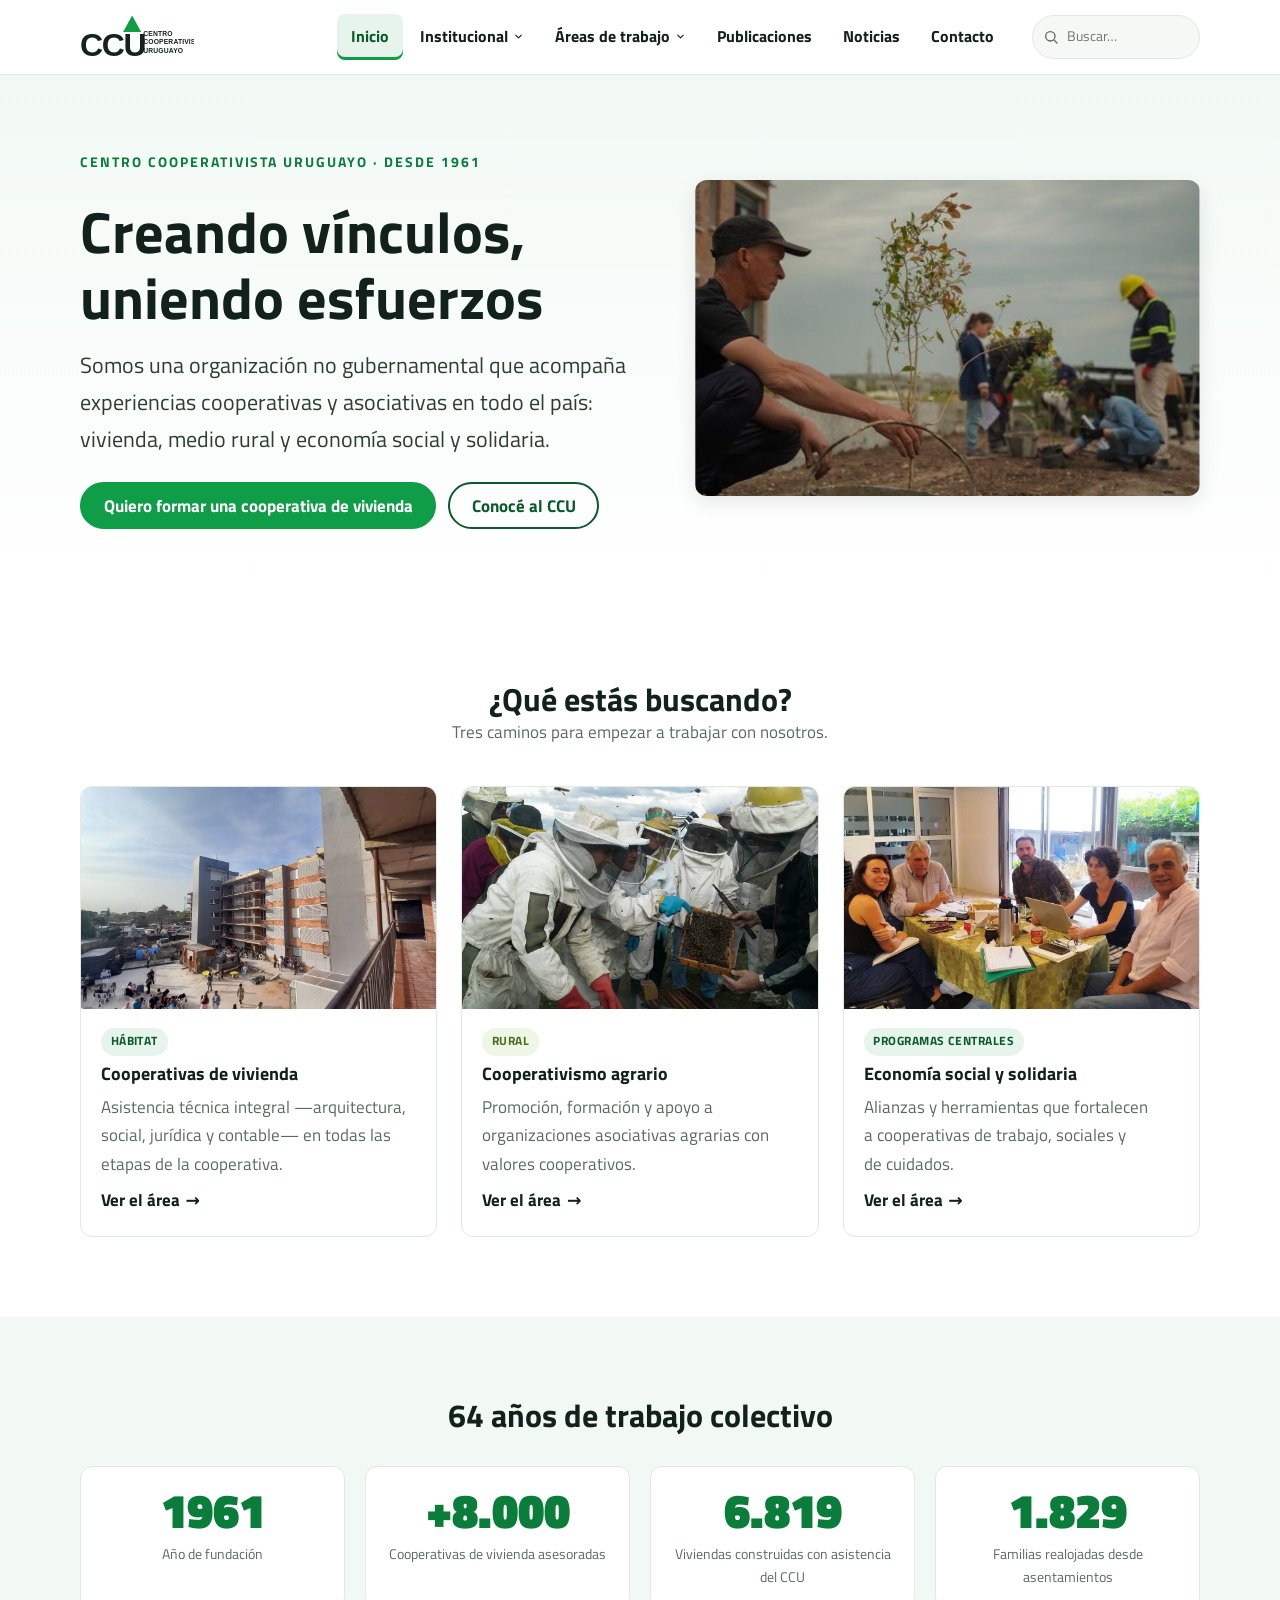
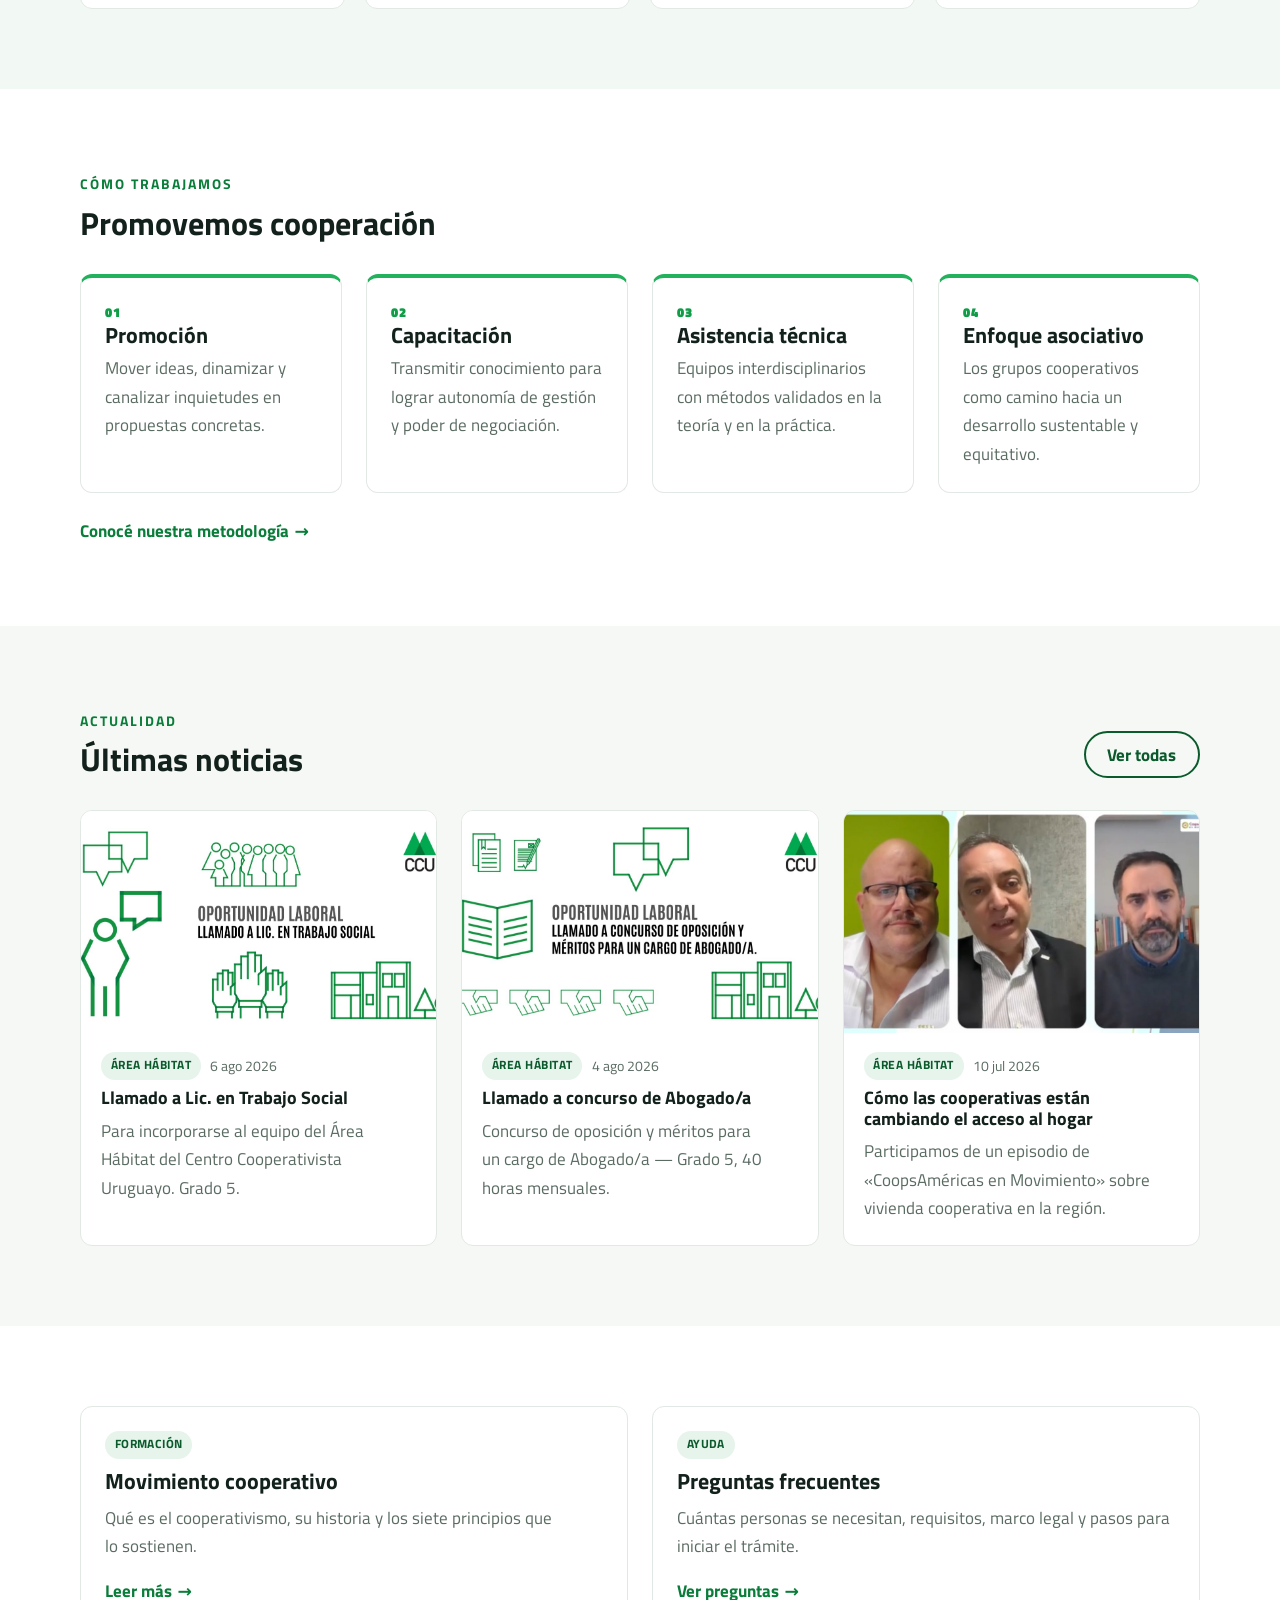
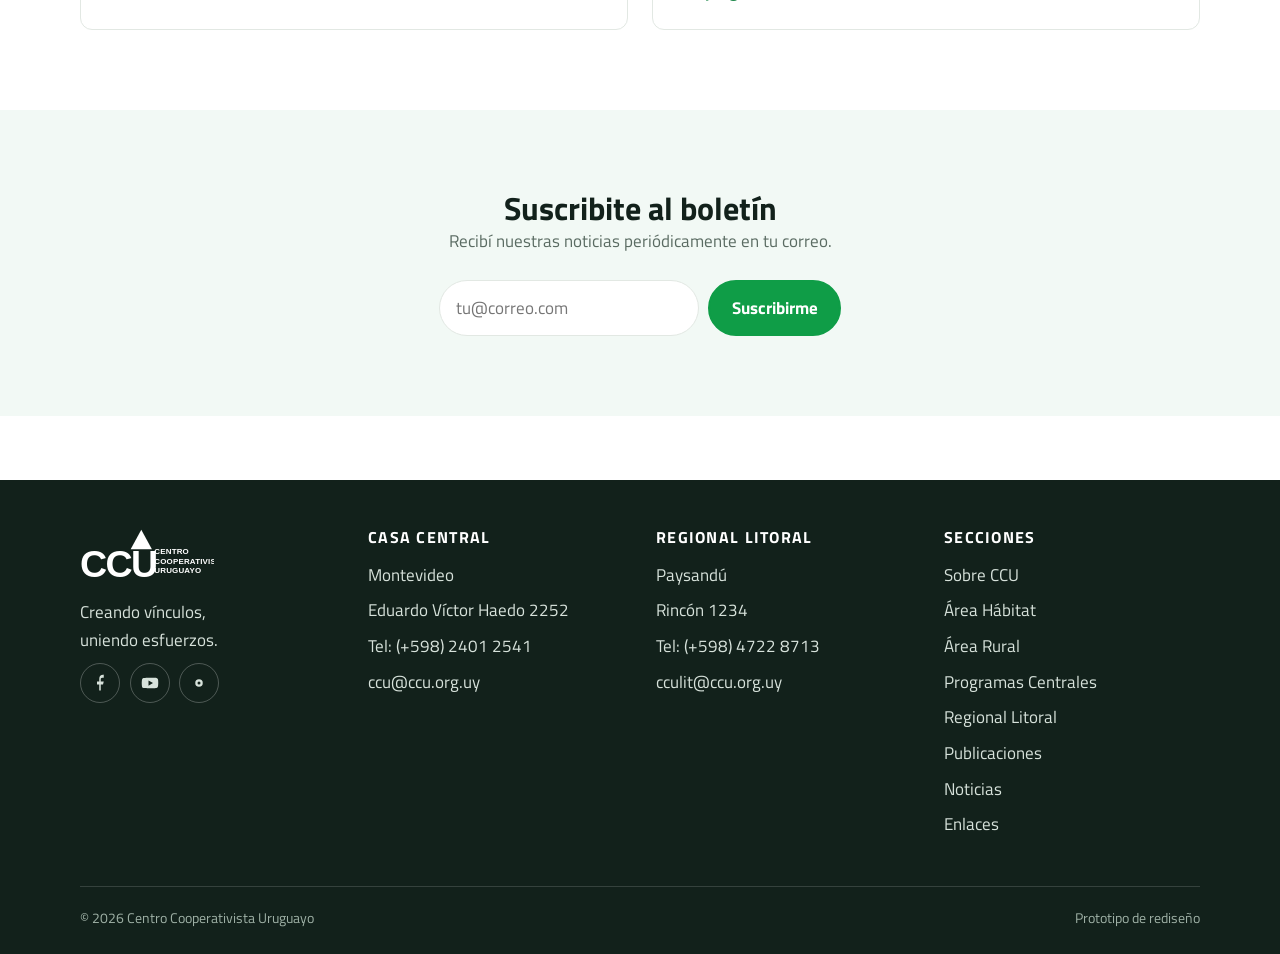
==== index.html @ 136fdb3a "Rediseño web CCU — prototipo estático Sitio estático de 15 páginas con nueva arquitectura de informa" ====
<!DOCTYPE html>
<html lang="es-UY">
<head>
<meta charset="UTF-8">
<meta name="viewport" content="width=device-width, initial-scale=1">
<title>CCU — Centro Cooperativista Uruguayo</title>
<meta name="description" content="Desde 1961 el Centro Cooperativista Uruguayo acompaña a cooperativas de vivienda, rurales y de la economía social con promoción, capacitación y asistencia técnica en todo Uruguay.">
<link rel="canonical" href="https://ccu.org.uy/">
<meta property="og:type" content="website">
<meta property="og:title" content="CCU — Centro Cooperativista Uruguayo">
<meta property="og:description" content="Desde 1961 el Centro Cooperativista Uruguayo acompaña a cooperativas de vivienda, rurales y de la economía social con promoción, capacitación y asistencia técnica en todo Uruguay.">
<meta property="og:image" content="https://ccu.org.uy/assets/img/hero-home.jpg">
<meta property="og:url" content="https://ccu.org.uy/">
<meta property="og:site_name" content="Centro Cooperativista Uruguayo">
<meta name="twitter:card" content="summary_large_image">
<link rel="icon" href="assets/img/logo-ccu.svg" type="image/svg+xml">
<link rel="preconnect" href="https://fonts.googleapis.com">
<link rel="preconnect" href="https://fonts.gstatic.com" crossorigin>
<link href="https://fonts.googleapis.com/css2?family=Titillium+Web:wght@400;600;700;800&display=swap" rel="stylesheet">
<link rel="stylesheet" href="assets/css/styles.css?v=3">
</head>
<body>
<a class="skip-link" href="#main">Saltar al contenido</a>
<header class="site-header">
  <div class="wrap site-header__bar">
    <a class="site-header__logo" href="index.html" aria-label="CCU — Inicio">
      <img src="assets/img/logo-ccu.svg" alt="Centro Cooperativista Uruguayo" width="328" height="132">
    </a>
    <nav class="primary-nav" id="primary-nav" aria-label="Principal">
      <ul>
        <li><a href="index.html" aria-current="page">Inicio</a></li>
        <li class="has-dropdown" data-open="false">
          <button type="button" class="nav-toggle" aria-expanded="false" aria-haspopup="true">Institucional <svg class="chev" viewBox="0 0 24 24" fill="none" aria-hidden="true"><path d="M6 9l6 6 6-6" stroke="currentColor" stroke-width="2.5" stroke-linecap="round" stroke-linejoin="round"/></svg></button>
          <ul class="dropdown">
            <li><a href="sobre-ccu.html">Sobre CCU <span>Historia, autoridades y equipo</span></a></li>
            <li><a href="como-trabajamos.html">Cómo trabajamos <span>Enfoque y metodología</span></a></li>
            <li><a href="movimiento-cooperativo.html">Movimiento cooperativo <span>Valores y principios</span></a></li>
            <li><a href="preguntas-frecuentes.html">Preguntas frecuentes <span>Cómo formar una cooperativa</span></a></li>
          </ul>
        </li>
        <li class="has-dropdown" data-open="false">
          <button type="button" class="nav-toggle" aria-expanded="false" aria-haspopup="true">Áreas de trabajo <svg class="chev" viewBox="0 0 24 24" fill="none" aria-hidden="true"><path d="M6 9l6 6 6-6" stroke="currentColor" stroke-width="2.5" stroke-linecap="round" stroke-linejoin="round"/></svg></button>
          <ul class="dropdown">
            <li><a href="habitat.html">Hábitat <span>Cooperativas de vivienda</span></a></li>
            <li><a href="rural.html">Rural <span>Cooperativismo agrario</span></a></li>
            <li><a href="programas-centrales.html">Programas Centrales <span>Economía social y solidaria</span></a></li>
            <li><a href="regional-litoral.html">Regional Litoral <span>Sede Paysandú</span></a></li>
          </ul>
        </li>
        <li><a href="publicaciones.html">Publicaciones</a></li>
        <li><a href="noticias.html">Noticias</a></li>
        <li><a href="contacto.html">Contacto</a></li>
      </ul>
    </nav>
    <div class="header-actions">
      <form class="search-mini" role="search" action="noticias.html" method="get">
        <label class="visually-hidden" for="q">Buscar en el sitio</label>
        <svg viewBox="0 0 24 24" fill="none" aria-hidden="true"><circle cx="11" cy="11" r="7" stroke="currentColor" stroke-width="2"/><path d="M21 21l-4.3-4.3" stroke="currentColor" stroke-width="2" stroke-linecap="round"/></svg>
        <input type="search" id="q" name="q" placeholder="Buscar…">
      </form>
    </div>
    <button type="button" class="nav-burger" aria-label="Abrir menú" aria-expanded="false" aria-controls="primary-nav">
      <svg viewBox="0 0 24 24" fill="none" aria-hidden="true"><path d="M3 6h18M3 12h18M3 18h18" stroke="currentColor" stroke-width="2.5" stroke-linecap="round"/></svg>
    </button>
  </div>
</header>
<main id="main">


  <section class="hero">
    <div class="wrap hero__grid">
      <div>
        <p class="eyebrow">Centro Cooperativista Uruguayo · desde 1961</p>
        <h1>Creando vínculos, uniendo esfuerzos</h1>
        <p class="lead">Somos una organización no gubernamental que acompaña experiencias cooperativas y asociativas en todo el país: vivienda, medio rural y economía social y solidaria.</p>
        <div class="hero__actions">
          <a class="btn btn--primary" href="habitat.html">Quiero formar una cooperativa de vivienda</a>
          <a class="btn btn--ghost" href="sobre-ccu.html">Conocé al CCU</a>
        </div>
      </div>
      <div class="hero__media">
        <img src="assets/img/hero-home.jpg" alt="Vecinos y vecinas plantando árboles en un predio de una cooperativa de vivienda." width="790" height="526" fetchpriority="high">
      </div>
    </div>
  </section>

  <section class="section" aria-labelledby="accesos-h">
    <div class="wrap">
      <h2 id="accesos-h" class="center">¿Qué estás buscando?</h2>
      <p class="center muted" style="margin-bottom:2.5rem">Tres caminos para empezar a trabajar con nosotros.</p>
      <div class="grid grid--3">
        <a class="card card--link" href="habitat.html">
          <div class="card__media"><img src="assets/img/habitat-hero.jpg" alt="Obra de una cooperativa de vivienda por ayuda mutua en construcción." width="1200" height="800" loading="lazy"></div>
          <div class="card__body">
            <span class="chip chip--habitat">Hábitat</span>
            <h3 class="card__title">Cooperativas de vivienda</h3>
            <p class="muted">Asistencia técnica integral —arquitectura, social, jurídica y contable— en todas las etapas de la cooperativa.</p>
            <span class="link-arrow" aria-hidden="true">Ver el área</span>
          </div>
        </a>
        <a class="card card--link" href="rural.html">
          <div class="card__media"><img src="assets/img/rural-hero.jpg" alt="Productores en una jornada de apicultura del Área Rural." width="1200" height="800" loading="lazy"></div>
          <div class="card__body">
            <span class="chip chip--rural">Rural</span>
            <h3 class="card__title">Cooperativismo agrario</h3>
            <p class="muted">Promoción, formación y apoyo a organizaciones asociativas agrarias con valores cooperativos.</p>
            <span class="link-arrow" aria-hidden="true">Ver el área</span>
          </div>
        </a>
        <a class="card card--link" href="programas-centrales.html">
          <div class="card__media"><img src="assets/img/centrales-hero.jpg" alt="Reunión de trabajo de una cooperativa de la economía social." width="1200" height="800" loading="lazy"></div>
          <div class="card__body">
            <span class="chip">Programas Centrales</span>
            <h3 class="card__title">Economía social y solidaria</h3>
            <p class="muted">Alianzas y herramientas que fortalecen a cooperativas de trabajo, sociales y de cuidados.</p>
            <span class="link-arrow" aria-hidden="true">Ver el área</span>
          </div>
        </a>
      </div>
    </div>
  </section>

  <section class="section section--green" aria-labelledby="numeros-h">
    <div class="wrap">
      <h2 id="numeros-h" class="center" style="margin-bottom:2rem">64 años de trabajo colectivo</h2>
      <div class="stats">
        <div class="stat"><div class="stat__num">1961</div><div class="stat__label">Año de fundación</div></div>
        <div class="stat"><div class="stat__num">+8.000</div><div class="stat__label">Cooperativas de vivienda asesoradas</div></div>
        <div class="stat"><div class="stat__num">6.819</div><div class="stat__label">Viviendas construidas con asistencia del CCU</div></div>
        <div class="stat"><div class="stat__num">1.829</div><div class="stat__label">Familias realojadas desde asentamientos</div></div>
      </div>
    </div>
  </section>

  <section class="section" aria-labelledby="enfoque-h">
    <div class="wrap">
      <p class="eyebrow">Cómo trabajamos</p>
      <h2 id="enfoque-h">Promovemos cooperación</h2>
      <div class="grid grid--4" style="margin-top:2rem">
        
<div class="feature"><p class="feature__num">01</p><h3>Promoción</h3><p class="muted">Mover ideas, dinamizar y canalizar inquietudes en propuestas concretas.</p></div>
        
<div class="feature"><p class="feature__num">02</p><h3>Capacitación</h3><p class="muted">Transmitir conocimiento para lograr autonomía de gestión y poder de negociación.</p></div>
        
<div class="feature"><p class="feature__num">03</p><h3>Asistencia técnica</h3><p class="muted">Equipos interdisciplinarios con métodos validados en la teoría y en la práctica.</p></div>
        
<div class="feature"><p class="feature__num">04</p><h3>Enfoque asociativo</h3><p class="muted">Los grupos cooperativos como camino hacia un desarrollo sustentable y equitativo.</p></div>
      </div>
      <p style="margin-top:1.5rem"><a class="link-arrow" href="como-trabajamos.html">Conocé nuestra metodología</a></p>
    </div>
  </section>

  <section class="section section--tint" aria-labelledby="noticias-h">
    <div class="wrap">
      <div style="display:flex;justify-content:space-between;align-items:end;flex-wrap:wrap;gap:1rem;margin-bottom:2rem">
        <div><p class="eyebrow">Actualidad</p><h2 id="noticias-h">Últimas noticias</h2></div>
        <a class="btn btn--ghost" href="noticias.html">Ver todas</a>
      </div>
      <div class="grid grid--3">
        
<article class="card" data-cat="Área Hábitat">
  <div class="card__media"><img src="assets/img/news/n2.jpg" alt="" width="1200" height="720" loading="lazy"></div>
  <div class="card__body">
    <p class="card__meta"><span class="chip chip--habitat">Área Hábitat</span> <time datetime="2026-08-06">6 ago 2026</time></p>
    <h3 class="card__title"><a href="noticia.html">Llamado a Lic. en Trabajo Social</a></h3>
    <p class="muted">Para incorporarse al equipo del Área Hábitat del Centro Cooperativista Uruguayo. Grado 5.</p>
  </div>
</article>
        
<article class="card" data-cat="Área Hábitat">
  <div class="card__media"><img src="assets/img/news/n3.jpg" alt="" width="1200" height="720" loading="lazy"></div>
  <div class="card__body">
    <p class="card__meta"><span class="chip chip--habitat">Área Hábitat</span> <time datetime="2026-08-04">4 ago 2026</time></p>
    <h3 class="card__title"><a href="noticia.html">Llamado a concurso de Abogado/a</a></h3>
    <p class="muted">Concurso de oposición y méritos para un cargo de Abogado/a — Grado 5, 40 horas mensuales.</p>
  </div>
</article>
        
<article class="card" data-cat="Área Hábitat">
  <div class="card__media"><img src="assets/img/news/n1.jpg" alt="" width="1200" height="720" loading="lazy"></div>
  <div class="card__body">
    <p class="card__meta"><span class="chip chip--habitat">Área Hábitat</span> <time datetime="2026-07-10">10 jul 2026</time></p>
    <h3 class="card__title"><a href="noticia.html">Cómo las cooperativas están cambiando el acceso al hogar</a></h3>
    <p class="muted">Participamos de un episodio de «CoopsAméricas en Movimiento» sobre vivienda cooperativa en la región.</p>
  </div>
</article>
      </div>
    </div>
  </section>

  <section class="section" aria-labelledby="cta-h">
    <div class="wrap">
      <h2 id="cta-h" class="visually-hidden">Más recursos</h2>
      <div class="grid grid--2">
        <div class="card card--pad">
          <span class="chip">Formación</span>
          <h3 style="margin:.6rem 0">Movimiento cooperativo</h3>
          <p class="muted">Qué es el cooperativismo, su historia y los siete principios que lo sostienen.</p>
          <p style="margin-top:1rem"><a class="link-arrow" href="movimiento-cooperativo.html">Leer más</a></p>
        </div>
        <div class="card card--pad">
          <span class="chip">Ayuda</span>
          <h3 style="margin:.6rem 0">Preguntas frecuentes</h3>
          <p class="muted">Cuántas personas se necesitan, requisitos, marco legal y pasos para iniciar el trámite.</p>
          <p style="margin-top:1rem"><a class="link-arrow" href="preguntas-frecuentes.html">Ver preguntas</a></p>
        </div>
      </div>
    </div>
  </section>

  <section class="section section--green" aria-labelledby="boletin-h">
    <div class="wrap wrap--narrow center">
      <h2 id="boletin-h">Suscribite al boletín</h2>
      <p class="muted" style="margin-bottom:1.5rem">Recibí nuestras noticias periódicamente en tu correo.</p>
      <form style="display:flex;gap:.6rem;flex-wrap:wrap;justify-content:center" onsubmit="return false">
        <label class="visually-hidden" for="mail">Tu correo electrónico</label>
        <input id="mail" type="email" required placeholder="tu@correo.com" style="font:inherit;padding:.8rem 1rem;border:1px solid var(--line);border-radius:999px;min-width:260px">
        <button class="btn btn--primary" type="submit">Suscribirme</button>
      </form>
    </div>
  </section>
</main>

<footer class="site-footer">
  <div class="wrap">
    <div class="site-footer__grid">
      <div class="site-footer__brand">
        <img src="assets/img/logo-ccu.svg" alt="Centro Cooperativista Uruguayo">
        <p>Creando vínculos, uniendo esfuerzos.</p>
        <div class="social-row">
          <a href="https://www.facebook.com/centrocooperativistauruguayo/" aria-label="Facebook"><svg viewBox="0 0 24 24" fill="currentColor" aria-hidden="true"><path d="M13 22v-8h3l1-4h-4V7c0-1 .3-2 2-2h2V1.2C18.5 1.1 17.3 1 16 1c-3 0-5 1.8-5 5.2V10H8v4h3v8z"/></svg></a>
          <a href="https://www.youtube.com/channel/UCze_Iau3KSIlbY9xbv3XOyQ" aria-label="YouTube"><svg viewBox="0 0 24 24" fill="currentColor" aria-hidden="true"><path d="M23 12s0-3.3-.4-4.9a2.7 2.7 0 0 0-1.9-1.9C18.9 5 12 5 12 5s-6.9 0-8.7.4a2.7 2.7 0 0 0-1.9 1.9C1 8.7 1 12 1 12s0 3.3.4 4.9a2.7 2.7 0 0 0 1.9 1.9C5.1 19 12 19 12 19s6.9 0 8.7-.4a2.7 2.7 0 0 0 1.9-1.9C23 15.3 23 12 23 12zM10 15.5v-7l6 3.5z"/></svg></a>
          <a href="https://issuu.com/centrocooperativistauruguayo" aria-label="Issuu"><svg viewBox="0 0 24 24" fill="currentColor" aria-hidden="true"><path d="M12 7a5 5 0 1 0 0 10A5 5 0 0 0 12 7zm0 3a2 2 0 1 1 0 4 2 2 0 0 1 0-4z"/></svg></a>
        </div>
      </div>
      <div>
        <h2>Casa Central</h2>
        <ul>
          <li>Montevideo</li><li>Eduardo Víctor Haedo 2252</li>
          <li>Tel: <a href="tel:+59824012541">(+598) 2401 2541</a></li>
          <li><a href="mailto:ccu@ccu.org.uy">ccu@ccu.org.uy</a></li>
        </ul>
      </div>
      <div>
        <h2>Regional Litoral</h2>
        <ul>
          <li>Paysandú</li><li>Rincón 1234</li>
          <li>Tel: <a href="tel:+59847228713">(+598) 4722 8713</a></li>
          <li><a href="mailto:cculit@ccu.org.uy">cculit@ccu.org.uy</a></li>
        </ul>
      </div>
      <div>
        <h2>Secciones</h2>
        <ul>
          <li><a href="sobre-ccu.html">Sobre CCU</a></li>
          <li><a href="habitat.html">Área Hábitat</a></li>
          <li><a href="rural.html">Área Rural</a></li>
          <li><a href="programas-centrales.html">Programas Centrales</a></li>
          <li><a href="regional-litoral.html">Regional Litoral</a></li>
          <li><a href="publicaciones.html">Publicaciones</a></li>
          <li><a href="noticias.html">Noticias</a></li>
          <li><a href="enlaces.html">Enlaces</a></li>
        </ul>
      </div>
    </div>
    <div class="site-footer__legal">
      <span>© <span data-year>2026</span> Centro Cooperativista Uruguayo</span>
      <span>Prototipo de rediseño</span>
    </div>
  </div>
</footer>
<button type="button" class="to-top" aria-label="Volver arriba">
  <svg viewBox="0 0 24 24" fill="none" aria-hidden="true"><path d="M12 19V5M5 12l7-7 7 7" stroke="currentColor" stroke-width="2.5" stroke-linecap="round" stroke-linejoin="round"/></svg>
</button>
<script src="assets/js/main.js?v=2"></script>
</body>
</html>
---- assets/css/styles.css ----
/* ==========================================================================
   CCU — Rediseño web · Sistema de diseño
   Prototipo estático. Autor: rediseño 2026.
   ========================================================================== */

/* ---- Tokens ---------------------------------------------------------------- */
:root {
  /* Marca */
  --green-800: #0a5a2c;
  --green-700: #0a7d3a;
  --green-600: #0f9d47;
  --green-500: #22b15c;
  --green-100: #e6f4ec;
  --green-050: #f2f9f5;

  --ink-900: #12211b;
  --ink-700: #2c3d34;
  --ink-500: #5a6b62;
  --ink-300: #9aa8a0;

  --bg: #ffffff;
  --bg-alt: #f6f8f6;
  --line: #e2e8e3;

  --amber: #c9761c;   /* categoría / acento cálido */
  --blue: #1f6f8b;    /* categoría */

  --focus: #1a73e8;

  --wrap: 1120px;
  --wrap-narrow: 760px;
  --radius: 12px;
  --radius-sm: 8px;
  --shadow-sm: 0 1px 2px rgba(18,33,27,.06), 0 2px 8px rgba(18,33,27,.05);
  --shadow-md: 0 6px 20px rgba(18,33,27,.10);

  --step--1: clamp(.82rem, .8rem + .1vw, .9rem);
  --step-0: clamp(1rem, .96rem + .2vw, 1.08rem);
  --step-1: clamp(1.2rem, 1.1rem + .5vw, 1.4rem);
  --step-2: clamp(1.5rem, 1.3rem + 1vw, 2rem);
  --step-3: clamp(1.9rem, 1.5rem + 2vw, 2.9rem);
  --step-4: clamp(2.3rem, 1.7rem + 3vw, 3.6rem);

  --font: "Titillium Web", "Segoe UI", system-ui, -apple-system, Roboto, Arial, sans-serif;
}

/* ---- Reset -------------------------------------------------------------- */
*, *::before, *::after { box-sizing: border-box; }
* { margin: 0; }
html { -webkit-text-size-adjust: 100%; scroll-behavior: smooth; }
@media (prefers-reduced-motion: reduce) {
  html { scroll-behavior: auto; }
  *, *::before, *::after { animation-duration: .01ms !important; transition-duration: .01ms !important; }
}
body {
  font-family: var(--font);
  font-size: var(--step-0);
  line-height: 1.65;
  color: var(--ink-900);
  background: var(--bg);
  -webkit-font-smoothing: antialiased;
}
img, svg, video { display: block; max-width: 100%; height: auto; }
h1, h2, h3, h4 { line-height: 1.15; font-weight: 700; color: var(--ink-900); text-wrap: balance; }
h1 { font-size: var(--step-3); }
h2 { font-size: var(--step-2); }
h3 { font-size: var(--step-1); }
p, li { text-wrap: pretty; }
a { color: var(--green-700); text-underline-offset: .18em; }
a:hover { color: var(--green-800); }
ul, ol { padding-left: 1.2em; }

:focus-visible {
  outline: 3px solid var(--focus);
  outline-offset: 2px;
  border-radius: 4px;
}

/* ---- Utilidades ------------------------------------------------------------ */
.wrap { width: min(100% - 2.5rem, var(--wrap)); margin-inline: auto; }
.wrap--narrow { width: min(100% - 2.5rem, var(--wrap-narrow)); margin-inline: auto; }
.section { padding-block: clamp(2.5rem, 1.5rem + 5vw, 5rem); }
.section--tint { background: var(--bg-alt); }
.section--green { background: var(--green-050); }
.stack > * + * { margin-top: 1rem; }
.stack-lg > * + * { margin-top: 1.75rem; }
.lead { font-size: var(--step-1); color: var(--ink-700); font-weight: 400; }
.eyebrow {
  display: inline-block; font-size: var(--step--1); font-weight: 700;
  letter-spacing: .14em; text-transform: uppercase; color: var(--green-700);
  margin-bottom: .6rem;
}
.muted { color: var(--ink-500); }
.center { text-align: center; }
.visually-hidden {
  position: absolute !important; width: 1px; height: 1px; padding: 0; margin: -1px;
  overflow: hidden; clip: rect(0 0 0 0); white-space: nowrap; border: 0;
}
.skip-link {
  position: absolute; left: .5rem; top: -3rem; z-index: 1000;
  background: var(--ink-900); color: #fff; padding: .6rem 1rem; border-radius: var(--radius-sm);
  transition: top .15s ease;
}
.skip-link:focus { top: .5rem; color: #fff; }

/* ---- Botones ------------------------------------------------------------- */
.btn {
  display: inline-flex; align-items: center; gap: .5rem;
  font: inherit; font-weight: 700; line-height: 1;
  padding: .8rem 1.35rem; border-radius: 999px; border: 2px solid transparent;
  cursor: pointer; text-decoration: none; transition: transform .12s ease, background .15s ease, border-color .15s ease;
}
.btn:active { transform: translateY(1px); }
.btn--primary { background: var(--green-600); color: #fff; border-color: var(--green-600); }
.btn--primary:hover { background: var(--green-700); border-color: var(--green-700); color: #fff; }
.btn--ghost { background: transparent; color: var(--green-800); border-color: currentColor; }
.btn--ghost:hover { background: var(--green-100); color: var(--green-800); }
.btn--light { background: #fff; color: var(--green-800); border-color: #fff; }
.btn--light:hover { background: var(--green-050); border-color: var(--green-050); }

.link-arrow { font-weight: 700; text-decoration: none; display: inline-flex; align-items: center; gap: .35rem; }
.link-arrow::after { content: "\2192"; transition: transform .15s ease; }
.link-arrow:hover::after { transform: translateX(3px); }

/* ---- Header / navegación --------------------------------------------------- */
.site-header {
  position: sticky; top: 0; z-index: 100;
  background: rgba(255,255,255,.92);
  backdrop-filter: saturate(1.4) blur(8px);
  border-bottom: 1px solid var(--line);
}
.site-header__bar {
  display: flex; align-items: center; gap: 1.5rem;
  min-height: 74px;
}
.site-header__logo { flex: none; }
.site-header__logo img { height: 46px; width: auto; }
.primary-nav { margin-left: auto; }
.primary-nav > ul { list-style: none; display: flex; gap: .25rem; padding: 0; margin: 0; }
.primary-nav a, .primary-nav .nav-toggle {
  display: inline-flex; align-items: center; gap: .3rem;
  padding: .6rem .85rem; border-radius: var(--radius-sm);
  font-weight: 700; font-size: .98rem; text-decoration: none; color: var(--ink-900);
  background: none; border: 0; font-family: inherit; cursor: pointer;
}
.primary-nav a:hover, .primary-nav .nav-toggle:hover,
.primary-nav [aria-current="page"] { background: var(--green-100); color: var(--green-800); }
.primary-nav [aria-current="page"] { box-shadow: inset 0 -3px 0 var(--green-600); }

.has-dropdown { position: relative; }
.nav-toggle .chev { width: .7em; height: .7em; transition: transform .15s ease; }
.has-dropdown[data-open="true"] .chev { transform: rotate(180deg); }
.dropdown {
  position: absolute; top: calc(100% + .4rem); left: 0;
  min-width: 264px; background: #fff; border: 1px solid var(--line);
  border-radius: var(--radius); box-shadow: var(--shadow-md); padding: .5rem;
  display: none;
}
.has-dropdown[data-open="true"] .dropdown { display: block; }
.dropdown li + li { margin-top: 2px; }
.dropdown a { display: block; padding: .6rem .7rem; border-radius: var(--radius-sm); font-size: .95rem; }
.dropdown a span { display: block; font-weight: 400; font-size: .82rem; color: var(--ink-500); }

.header-actions { display: flex; align-items: center; gap: .5rem; flex: none; }
.search-mini { position: relative; }
.search-mini input {
  font: inherit; font-size: .9rem; padding: .55rem .8rem .55rem 2.1rem;
  border: 1px solid var(--line); border-radius: 999px; width: 168px; background: var(--bg-alt);
}
.search-mini input:focus { width: 210px; background: #fff; }
.search-mini svg { position: absolute; left: .7rem; top: 50%; transform: translateY(-50%); width: 1rem; height: 1rem; color: var(--ink-500); }

.nav-burger {
  display: none; flex: none; width: 46px; height: 46px; border: 1px solid var(--line);
  border-radius: var(--radius-sm); background: #fff; cursor: pointer; align-items: center; justify-content: center;
}
.nav-burger svg { width: 24px; height: 24px; }

/* ---- Header responsive --------------------------------------------------- */
@media (max-width: 1000px) {
  .nav-burger { display: inline-flex; margin-left: auto; }
  .header-actions { display: none; }
  .primary-nav {
    position: fixed; inset: 74px 0 0 0; background: #fff; margin: 0;
    transform: translateX(100%); transition: transform .2s ease;
    overflow-y: auto; padding: 1rem 1.25rem 3rem; border-top: 1px solid var(--line);
  }
  .primary-nav[data-open="true"] { transform: translateX(0); }
  .primary-nav > ul { flex-direction: column; gap: .1rem; }
  .primary-nav a, .primary-nav .nav-toggle { width: 100%; padding: .85rem .75rem; font-size: 1.05rem; }
  .dropdown {
    position: static; display: block; box-shadow: none; border: 0; border-left: 3px solid var(--green-100);
    border-radius: 0; margin: .1rem 0 .4rem .75rem; padding: .2rem 0;
  }
  .has-dropdown .dropdown { display: none; }
  .has-dropdown[data-open="true"] .dropdown { display: block; }
  body[data-nav-open="true"] { overflow: hidden; }
}

/* ---- Hero -------------------------------------------------------------- */
.hero {
  background: linear-gradient(180deg, var(--green-050), #fff);
  padding-block: clamp(2.5rem, 1.5rem + 5vw, 4.5rem);
}
.hero__grid { display: grid; gap: clamp(1.5rem, 1rem + 4vw, 3.5rem); align-items: center; }
@media (min-width: 860px) { .hero__grid { grid-template-columns: 1.05fr .95fr; } }
.hero h1 { font-size: var(--step-4); }
.hero h1 + p, .hero .eyebrow + h1 { margin-top: 1rem; }
.hero__media {
  border-radius: var(--radius); overflow: hidden; box-shadow: var(--shadow-md);
  aspect-ratio: 16 / 10; background: var(--green-100);
}
.hero__media img { width: 100%; height: 100%; object-fit: cover; object-position: 50% 45%; }
.hero__actions { display: flex; flex-wrap: wrap; gap: .75rem; margin-top: 1.5rem; }

/* page hero (interior) */
.page-hero { background: var(--green-800); color: #fff; padding-block: clamp(2rem, 1.2rem + 4vw, 3.5rem); }
.page-hero h1 { color: #fff; }
.page-hero p { color: rgba(255,255,255,.88); max-width: 60ch; }
.page-hero .breadcrumb a, .page-hero .breadcrumb span { color: rgba(255,255,255,.8); }
.page-hero .breadcrumb a:hover { color: #fff; }

/* ---- Breadcrumb ------------------------------------------------------------ */
.breadcrumb { font-size: var(--step--1); margin-bottom: .75rem; }
.breadcrumb ol { list-style: none; display: flex; flex-wrap: wrap; gap: .4rem; padding: 0; margin: 0; }
.breadcrumb li + li::before { content: "/"; margin-right: .4rem; color: var(--ink-300); }
.breadcrumb a { text-decoration: none; }

/* ---- Grid helpers -------------------------------------------------------- */
.grid { display: grid; gap: 1.5rem; }
.grid--2 { grid-template-columns: repeat(auto-fit, minmax(280px, 1fr)); }
.grid--3 { grid-template-columns: repeat(auto-fit, minmax(250px, 1fr)); }
.grid--4 { grid-template-columns: repeat(auto-fit, minmax(210px, 1fr)); }

/* ---- Cards ------------------------------------------------------------- */
.card {
  background: #fff; border: 1px solid var(--line); border-radius: var(--radius);
  overflow: hidden; display: flex; flex-direction: column;
  transition: transform .14s ease, box-shadow .14s ease, border-color .14s ease;
}
.card:hover { transform: translateY(-3px); box-shadow: var(--shadow-md); border-color: var(--green-100); }
.card__media { aspect-ratio: 16 / 10; background: var(--green-100); overflow: hidden; }
.card__media img { width: 100%; height: 100%; object-fit: cover; }
.card__body { padding: 1.15rem 1.25rem 1.35rem; display: flex; flex-direction: column; gap: .5rem; flex: 1; }
.card__title { font-size: 1.12rem; }
.card__title a { text-decoration: none; color: inherit; }
.card__title a:hover { color: var(--green-700); }
.card__meta { font-size: var(--step--1); color: var(--ink-500); display: flex; gap: .6rem; align-items: center; flex-wrap: wrap; }
.card--link { text-decoration: none; color: inherit; }
.card--pad { padding: 1.5rem; }
.card--feature { display: grid; gap: 0; }
@media (min-width: 720px) { .card--feature { grid-template-columns: 1.1fr 1fr; } .card--feature .card__media { aspect-ratio: auto; height: 100%; min-height: 260px; } }

/* ---- Chips / tags ------------------------------------------------------- */
.chip {
  display: inline-block; font-size: .74rem; font-weight: 700; letter-spacing: .04em;
  text-transform: uppercase; padding: .28rem .6rem; border-radius: 999px;
  background: var(--green-100); color: var(--green-800);
}
.chip--rural { background: #eef6e6; color: #4c6b1f; }
.chip--habitat { background: var(--green-100); color: var(--green-800); }
.chip--litoral { background: #e6f0f4; color: var(--blue); }
.chip--general { background: #f6ede2; color: var(--amber); }
.card .chip { align-self: flex-start; }

/* ---- Filtros (pills) --------------------------------------------------- */
.filterbar { display: flex; flex-wrap: wrap; gap: .5rem; margin-bottom: 1.75rem; }
.filterbar button {
  font: inherit; font-weight: 700; font-size: .9rem; padding: .5rem 1rem; border-radius: 999px;
  border: 1px solid var(--line); background: #fff; color: var(--ink-700); cursor: pointer;
}
.filterbar button[aria-pressed="true"] { background: var(--green-700); border-color: var(--green-700); color: #fff; }

/* ---- Feature list (pilares / servicios) -------------------------------- */
.feature {
  background: #fff; border: 1px solid var(--line); border-radius: var(--radius); padding: 1.5rem;
  border-top: 4px solid var(--green-500);
}
.feature h3 { margin-bottom: .35rem; }
.feature__num { font-size: .8rem; font-weight: 800; color: var(--green-600); letter-spacing: .1em; }

/* ---- Stats ----------------------------------------------------------- */
.stats { display: grid; gap: 1.25rem; grid-template-columns: repeat(auto-fit, minmax(160px, 1fr)); }
.stat { text-align: center; padding: 1.25rem 1rem; background: #fff; border: 1px solid var(--line); border-radius: var(--radius); }
.stat__num { font-size: clamp(2rem, 1.5rem + 2vw, 3rem); font-weight: 800; color: var(--green-700); line-height: 1; }
.stat__label { font-size: var(--step--1); color: var(--ink-500); margin-top: .4rem; }

/* ---- On-page nav (En esta página) ----------------------------------- */
.layout-with-aside { display: grid; gap: 2.5rem; }
@media (min-width: 940px) { .layout-with-aside { grid-template-columns: 220px 1fr; } }
.onpage-nav { position: sticky; top: 96px; align-self: start; font-size: .92rem; }
.onpage-nav p { font-weight: 700; text-transform: uppercase; letter-spacing: .1em; font-size: .74rem; color: var(--ink-500); margin-bottom: .6rem; }
.onpage-nav ul { list-style: none; padding: 0; margin: 0; border-left: 2px solid var(--line); }
.onpage-nav a { display: block; padding: .4rem .9rem; text-decoration: none; color: var(--ink-700); margin-left: -2px; border-left: 2px solid transparent; }
.onpage-nav a:hover { color: var(--green-800); border-left-color: var(--green-300, var(--green-100)); }
.onpage-nav a.is-active { color: var(--green-800); font-weight: 700; border-left-color: var(--green-600); }
@media (max-width: 939px) { .onpage-nav { display: none; } }

/* ---- Timeline (historia) -------------------------------------------- */
.timeline { list-style: none; padding: 0; margin: 0; position: relative; }
.timeline::before { content: ""; position: absolute; left: 8px; top: 6px; bottom: 6px; width: 2px; background: var(--green-100); }
.timeline li { position: relative; padding: 0 0 1.75rem 2.4rem; }
.timeline li::before {
  content: ""; position: absolute; left: 0; top: 4px; width: 18px; height: 18px;
  border-radius: 50%; background: #fff; border: 3px solid var(--green-600);
}
.timeline .year { font-weight: 800; color: var(--green-700); }
.timeline h3 { font-size: 1.05rem; margin: .1rem 0 .3rem; }

/* ---- Accordion (FAQ) ---------------------------------------------------- */
.accordion { border: 1px solid var(--line); border-radius: var(--radius); overflow: hidden; background: #fff; }
.accordion__item + .accordion__item { border-top: 1px solid var(--line); }
.accordion__trigger {
  width: 100%; text-align: left; font: inherit; font-weight: 700; font-size: 1.05rem;
  padding: 1.1rem 3rem 1.1rem 1.25rem; background: none; border: 0; cursor: pointer; position: relative; color: var(--ink-900);
}
.accordion__trigger:hover { background: var(--green-050); }
.accordion__trigger::after {
  content: "+"; position: absolute; right: 1.2rem; top: 50%; transform: translateY(-50%);
  font-size: 1.5rem; font-weight: 400; color: var(--green-600);
}
.accordion__trigger[aria-expanded="true"]::after { content: "\2013"; }
.accordion__panel { padding: 0 1.25rem 1.25rem; color: var(--ink-700); }
.accordion__panel[hidden] { display: none; }

/* ---- Org chart ------------------------------------------------------- */
.orgchart { display: grid; gap: 1rem; text-align: center; }
.orgchart__node { background: #fff; border: 1px solid var(--line); border-radius: var(--radius-sm); padding: .9rem 1rem; }
.orgchart__node strong { display: block; color: var(--green-800); }
.orgchart__row { display: grid; gap: 1rem; grid-template-columns: repeat(auto-fit, minmax(180px, 1fr)); }
.orgchart__top { max-width: 340px; margin-inline: auto; border-color: var(--green-600); border-width: 2px; }

/* ---- Team roster --------------------------------------------------- */
.roster { columns: 2; column-gap: 2.5rem; font-size: .95rem; }
@media (min-width: 720px) { .roster { columns: 3; } }
.roster h4 { break-after: avoid; margin: 1rem 0 .3rem; color: var(--green-800); font-size: .95rem; text-transform: uppercase; letter-spacing: .05em; }
.roster ul { list-style: none; padding: 0; margin: 0 0 .8rem; }
.roster li { break-inside: avoid; color: var(--ink-700); }

/* ---- Revista / publicaciones ---------------------------------------- */
.pub-card { text-align: center; }
.pub-card__cover { border-radius: var(--radius-sm); box-shadow: var(--shadow-sm); aspect-ratio: 3/4; object-fit: cover; width: 100%; background: var(--green-100); }
.pub-card h3 { font-size: 1rem; margin: .8rem 0 .2rem; }

/* ---- Contact ------------------------------------------------------- */
.form-field { display: grid; gap: .35rem; margin-bottom: 1rem; }
.form-field label { font-weight: 700; font-size: .92rem; }
.form-field input, .form-field select, .form-field textarea {
  font: inherit; padding: .7rem .85rem; border: 1px solid var(--line); border-radius: var(--radius-sm); background: #fff; width: 100%;
}
.form-field textarea { min-height: 140px; resize: vertical; }

/* ---- Footer -------------------------------------------------------- */
.site-footer { background: var(--ink-900); color: #d7e2db; padding-block: 3rem 1.5rem; margin-top: 4rem; }
.site-footer a { color: #d7e2db; text-decoration: none; }
.site-footer a:hover { color: #fff; text-decoration: underline; }
.site-footer h2 { color: #fff; font-size: 1rem; text-transform: uppercase; letter-spacing: .08em; margin-bottom: .9rem; }
.site-footer__grid { display: grid; gap: 2rem; grid-template-columns: repeat(auto-fit, minmax(200px, 1fr)); }
.site-footer ul { list-style: none; padding: 0; margin: 0; }
.site-footer li { margin-bottom: .45rem; }
.site-footer__brand img { height: 54px; filter: brightness(0) invert(1); margin-bottom: 1rem; }
.site-footer__legal { border-top: 1px solid rgba(255,255,255,.15); margin-top: 2.5rem; padding-top: 1.25rem; font-size: .85rem; color: #9fb1a6; display: flex; flex-wrap: wrap; gap: 1rem; justify-content: space-between; }
.social-row { display: flex; gap: .6rem; margin-top: .5rem; }
.social-row a { width: 40px; height: 40px; border: 1px solid rgba(255,255,255,.25); border-radius: 50%; display: grid; place-items: center; }
.social-row svg { width: 18px; height: 18px; }

/* ---- Back to top -------------------------------------------------- */
.to-top {
  position: fixed; right: 1.25rem; bottom: 1.25rem; width: 46px; height: 46px; border-radius: 50%;
  background: var(--green-700); color: #fff; border: 0; cursor: pointer; display: grid; place-items: center;
  opacity: 0; pointer-events: none; transition: opacity .2s ease; box-shadow: var(--shadow-md); z-index: 90;
}
.to-top.is-visible { opacity: 1; pointer-events: auto; }
.to-top svg { width: 22px; height: 22px; }

/* ---- Misc ------------------------------------------------------- */
.prose p, .prose ul, .prose ol, .prose figure, .prose .stats, .prose .grid, .prose .accordion, .prose .timeline, .prose .orgchart, .prose .pill-list { margin-top: 1rem; }
.prose h2 { margin-top: 2.5rem; }
.prose section:first-child h2, .prose > h2:first-child { margin-top: 0; }
.prose h3 { margin-top: 1.5rem; }
.prose ul, .prose ol { padding-left: 1.3em; }
.prose li + li { margin-top: .35rem; }
.divider { border: 0; border-top: 1px solid var(--line); margin-block: 2.5rem; }
.pill-list { list-style: none; padding: 0; display: flex; flex-wrap: wrap; gap: .5rem; }
.pill-list li { background: var(--green-050); border: 1px solid var(--green-100); color: var(--green-800); padding: .4rem .9rem; border-radius: 999px; font-size: .9rem; font-weight: 600; }
.note { background: var(--green-050); border-left: 4px solid var(--green-500); padding: 1rem 1.25rem; border-radius: 0 var(--radius-sm) var(--radius-sm) 0; }
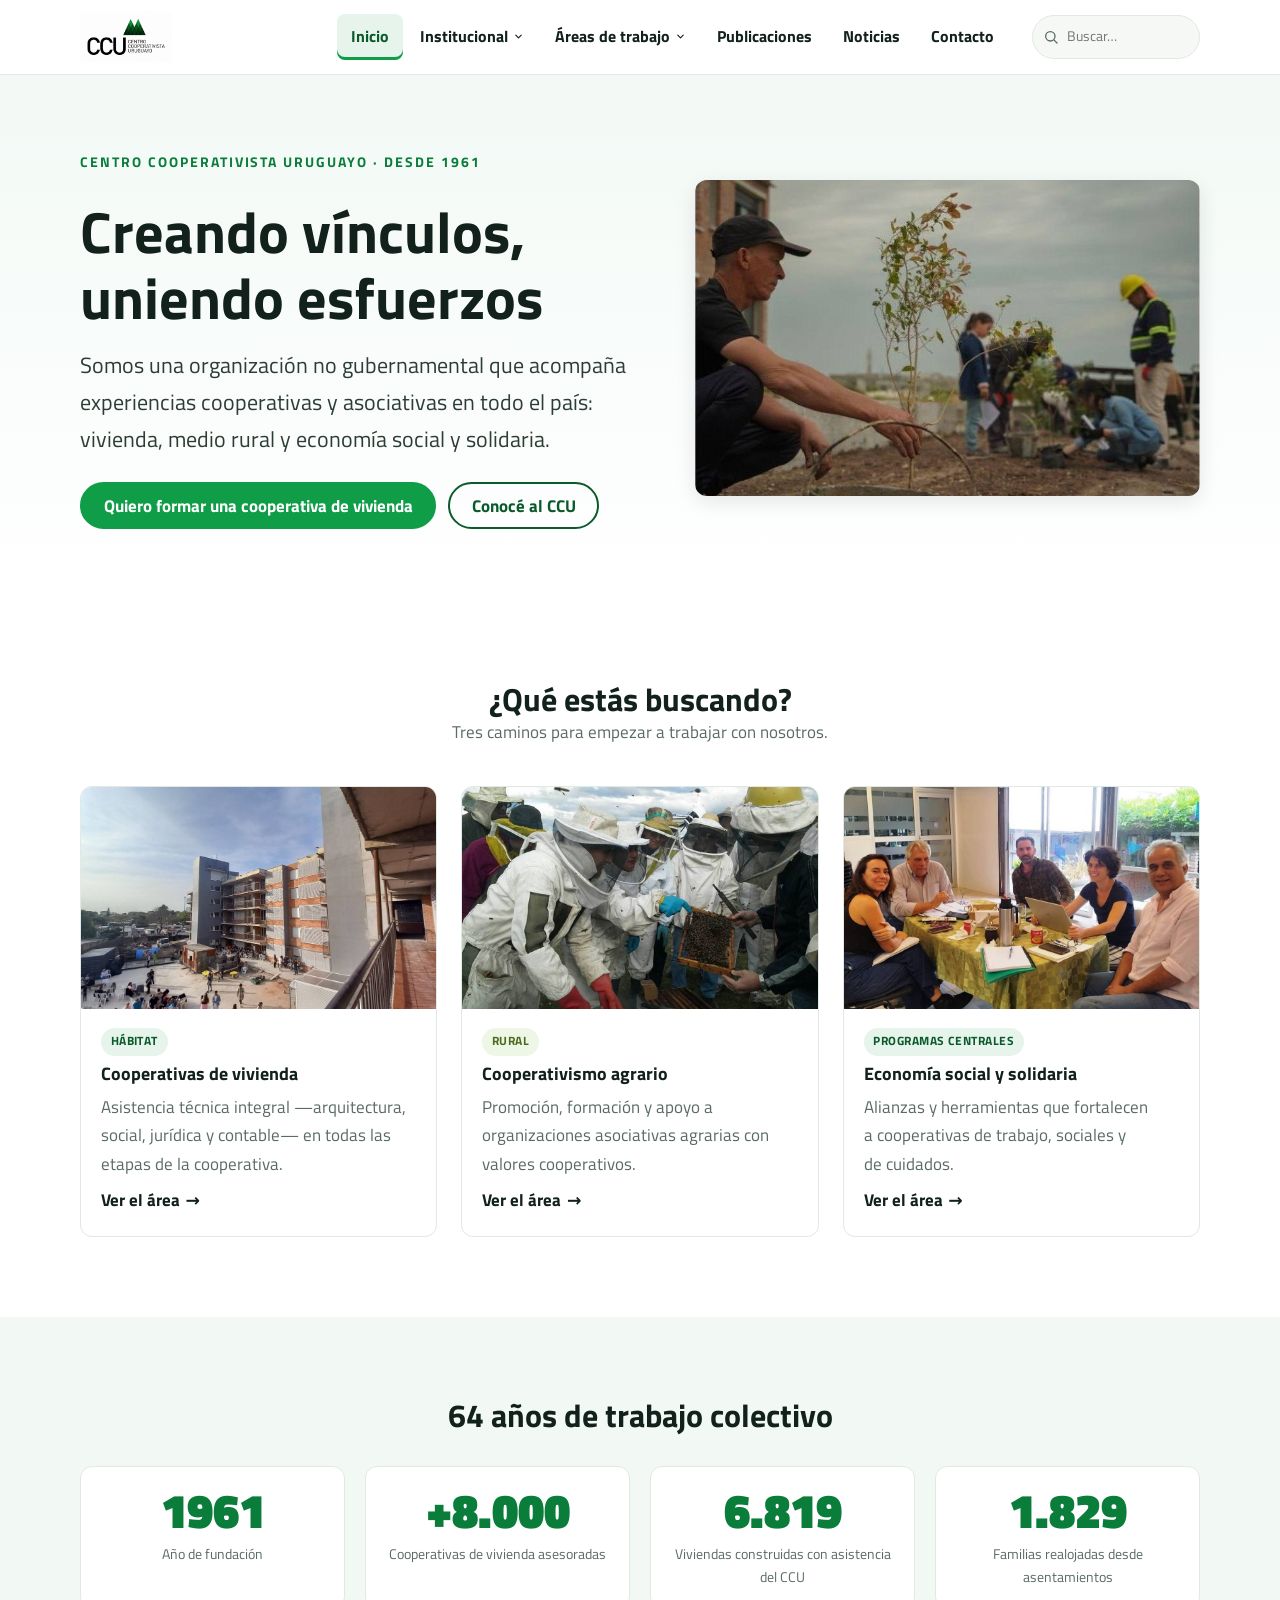
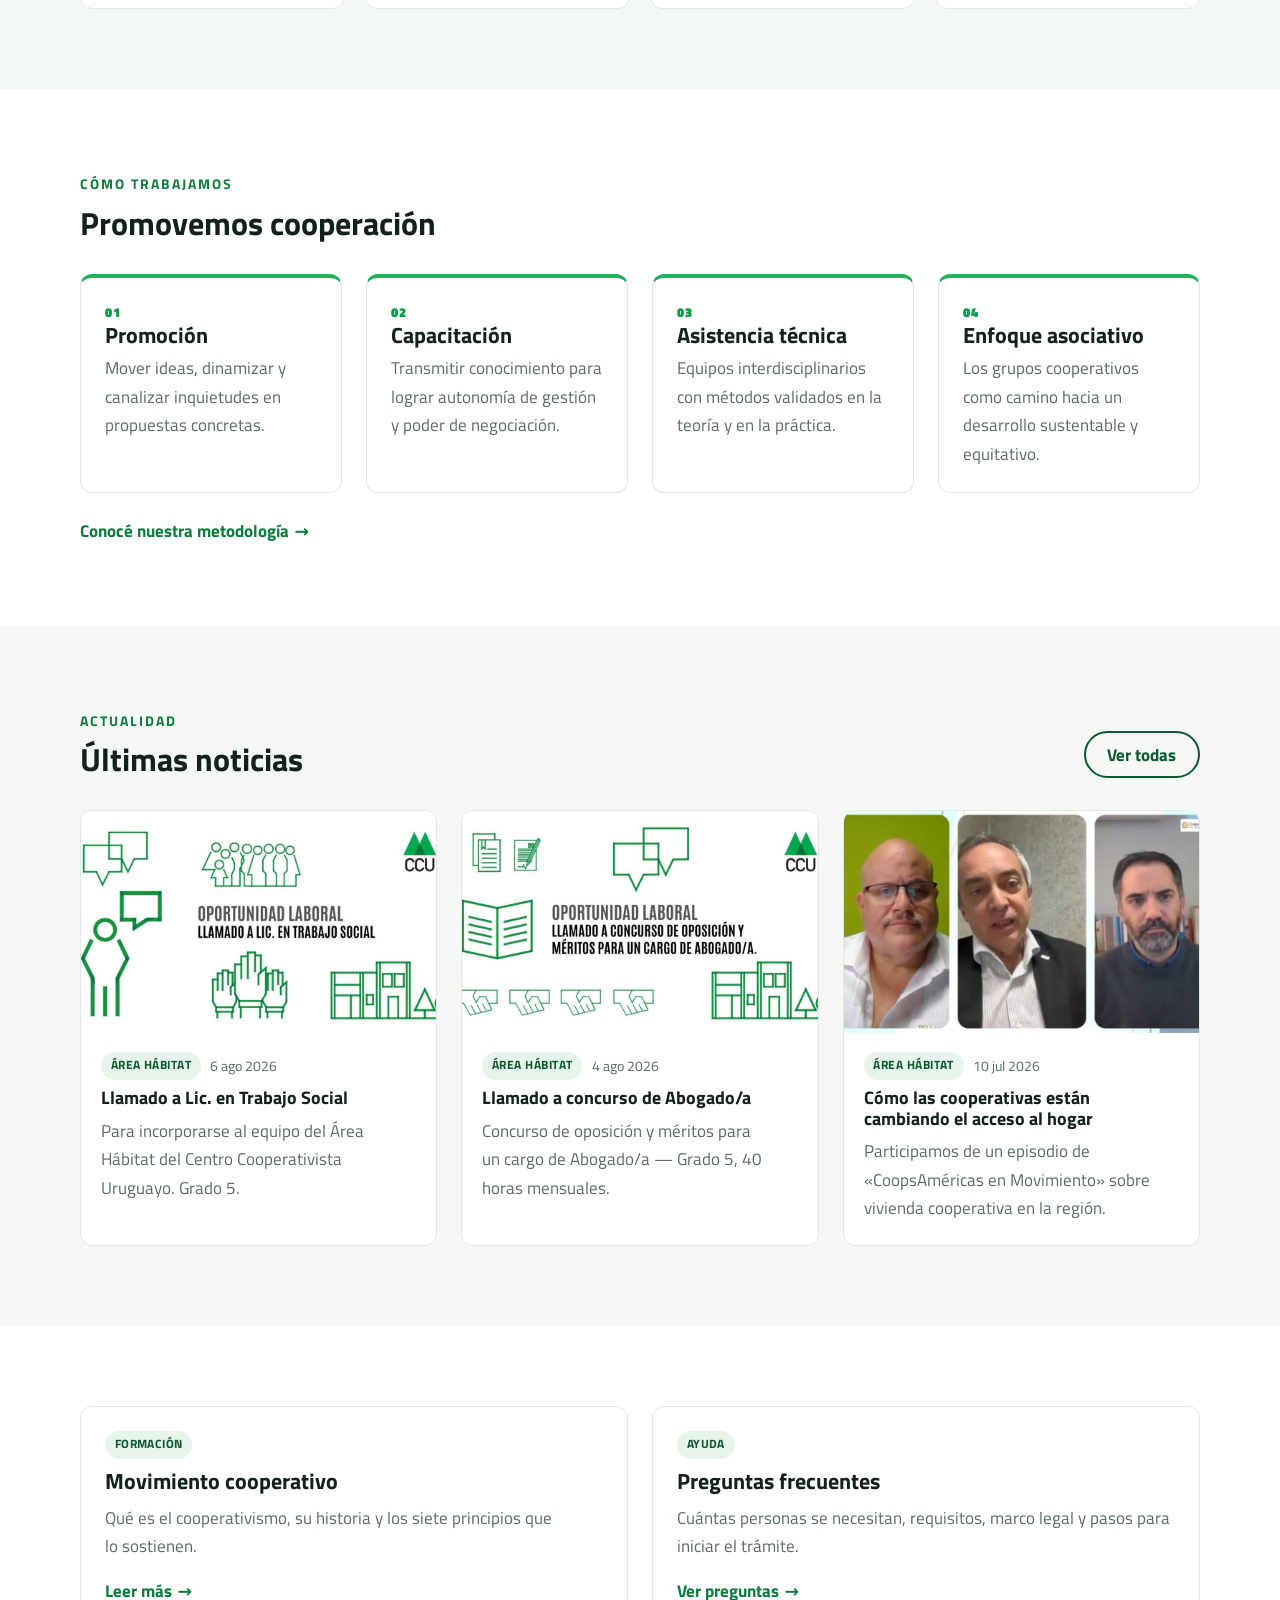
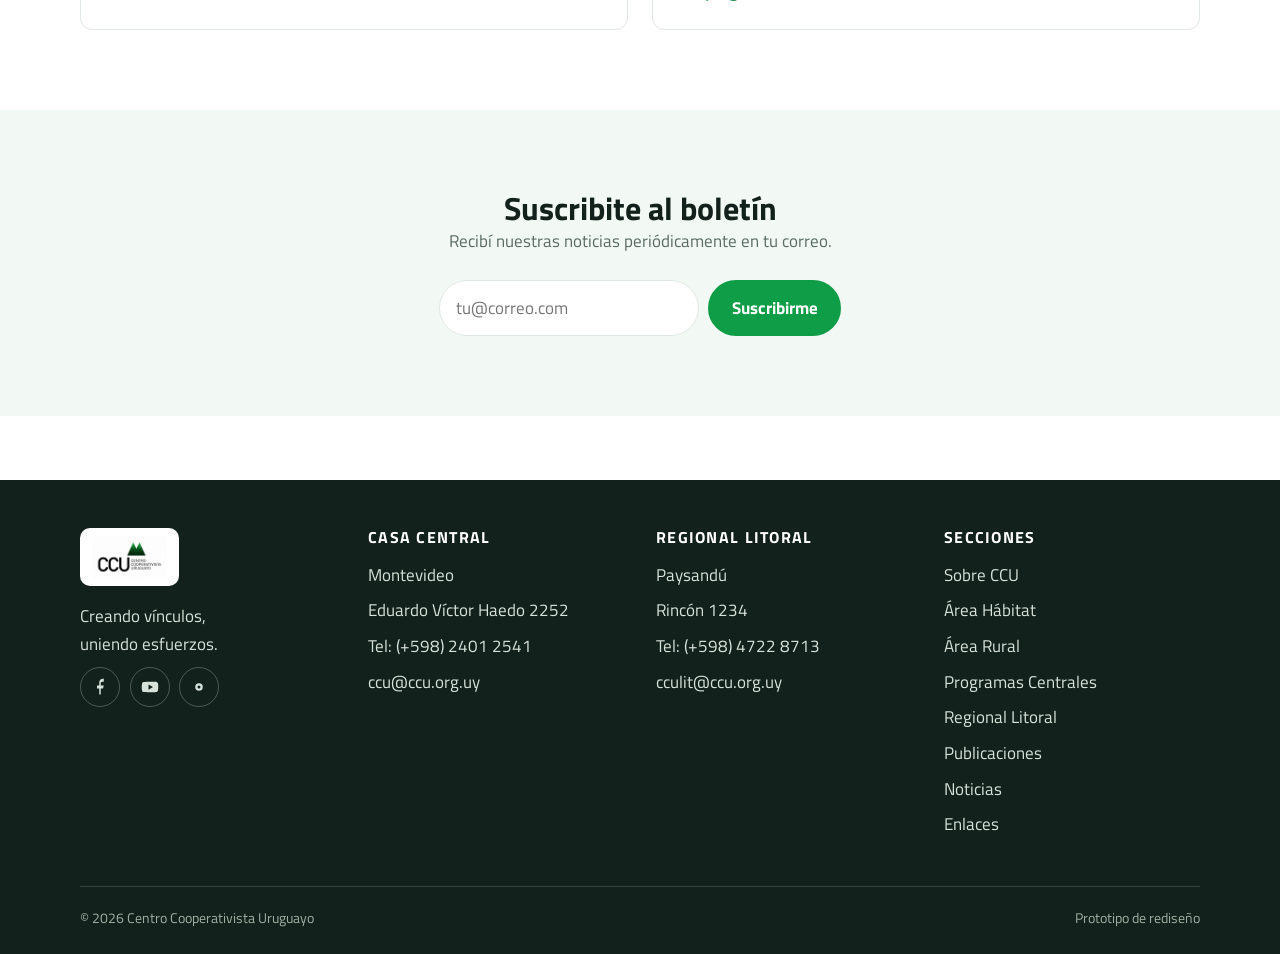
==== commit abfb6d48: "Usar el logo animado (logo_ani.gif) en cabecera y pie Co-Authored-By: Claude Sonnet 5 <noreply@anthr" ====
--- a/index.html
+++ b/index.html
@@ -17,14 +17,14 @@
 <link rel="preconnect" href="https://fonts.googleapis.com">
 <link rel="preconnect" href="https://fonts.gstatic.com" crossorigin>
 <link href="https://fonts.googleapis.com/css2?family=Titillium+Web:wght@400;600;700;800&display=swap" rel="stylesheet">
-<link rel="stylesheet" href="assets/css/styles.css?v=3">
+<link rel="stylesheet" href="assets/css/styles.css?v=4">
 </head>
 <body>
 <a class="skip-link" href="#main">Saltar al contenido</a>
 <header class="site-header">
   <div class="wrap site-header__bar">
     <a class="site-header__logo" href="index.html" aria-label="CCU — Inicio">
-      <img src="assets/img/logo-ccu.svg" alt="Centro Cooperativista Uruguayo" width="328" height="132">
+      <img src="assets/img/logo_ani.gif" alt="Centro Cooperativista Uruguayo" width="640" height="360">
     </a>
     <nav class="primary-nav" id="primary-nav" aria-label="Principal">
       <ul>
@@ -225,7 +225,7 @@
   <div class="wrap">
     <div class="site-footer__grid">
       <div class="site-footer__brand">
-        <img src="assets/img/logo-ccu.svg" alt="Centro Cooperativista Uruguayo">
+        <img src="assets/img/logo_ani.gif" alt="Centro Cooperativista Uruguayo" width="640" height="360">
         <p>Creando vínculos, uniendo esfuerzos.</p>
         <div class="social-row">
           <a href="https://www.facebook.com/centrocooperativistauruguayo/" aria-label="Facebook"><svg viewBox="0 0 24 24" fill="currentColor" aria-hidden="true"><path d="M13 22v-8h3l1-4h-4V7c0-1 .3-2 2-2h2V1.2C18.5 1.1 17.3 1 16 1c-3 0-5 1.8-5 5.2V10H8v4h3v8z"/></svg></a>
--- a/assets/css/styles.css
+++ b/assets/css/styles.css
@@ -134,7 +134,7 @@
   min-height: 74px;
 }
 .site-header__logo { flex: none; }
-.site-header__logo img { height: 46px; width: auto; }
+.site-header__logo img { height: 52px; width: auto; }
 .primary-nav { margin-left: auto; }
 .primary-nav > ul { list-style: none; display: flex; gap: .25rem; padding: 0; margin: 0; }
 .primary-nav a, .primary-nav .nav-toggle {
@@ -358,7 +358,7 @@
 .site-footer__grid { display: grid; gap: 2rem; grid-template-columns: repeat(auto-fit, minmax(200px, 1fr)); }
 .site-footer ul { list-style: none; padding: 0; margin: 0; }
 .site-footer li { margin-bottom: .45rem; }
-.site-footer__brand img { height: 54px; filter: brightness(0) invert(1); margin-bottom: 1rem; }
+.site-footer__brand img { height: 58px; width: auto; margin-bottom: 1rem; background: #fff; padding: 8px 12px; border-radius: 10px; }
 .site-footer__legal { border-top: 1px solid rgba(255,255,255,.15); margin-top: 2.5rem; padding-top: 1.25rem; font-size: .85rem; color: #9fb1a6; display: flex; flex-wrap: wrap; gap: 1rem; justify-content: space-between; }
 .social-row { display: flex; gap: .6rem; margin-top: .5rem; }
 .social-row a { width: 40px; height: 40px; border: 1px solid rgba(255,255,255,.25); border-radius: 50%; display: grid; place-items: center; }
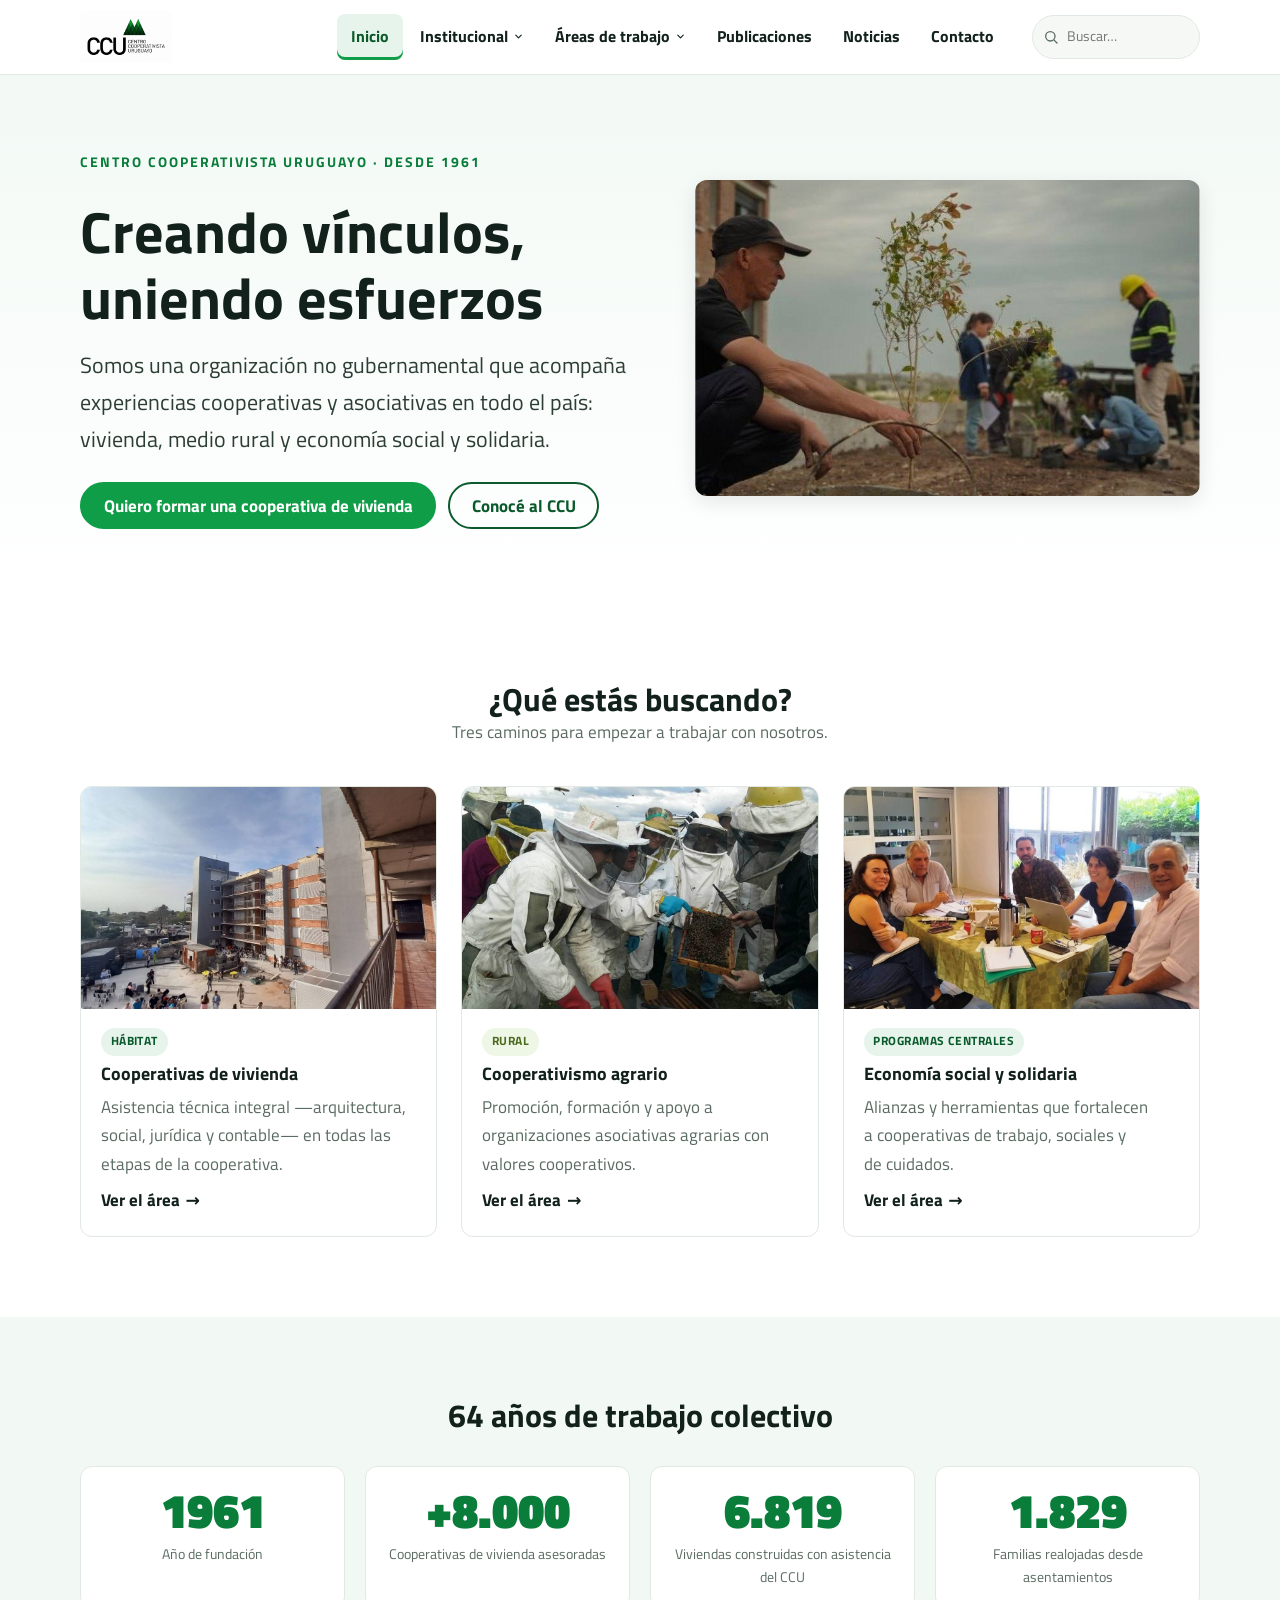
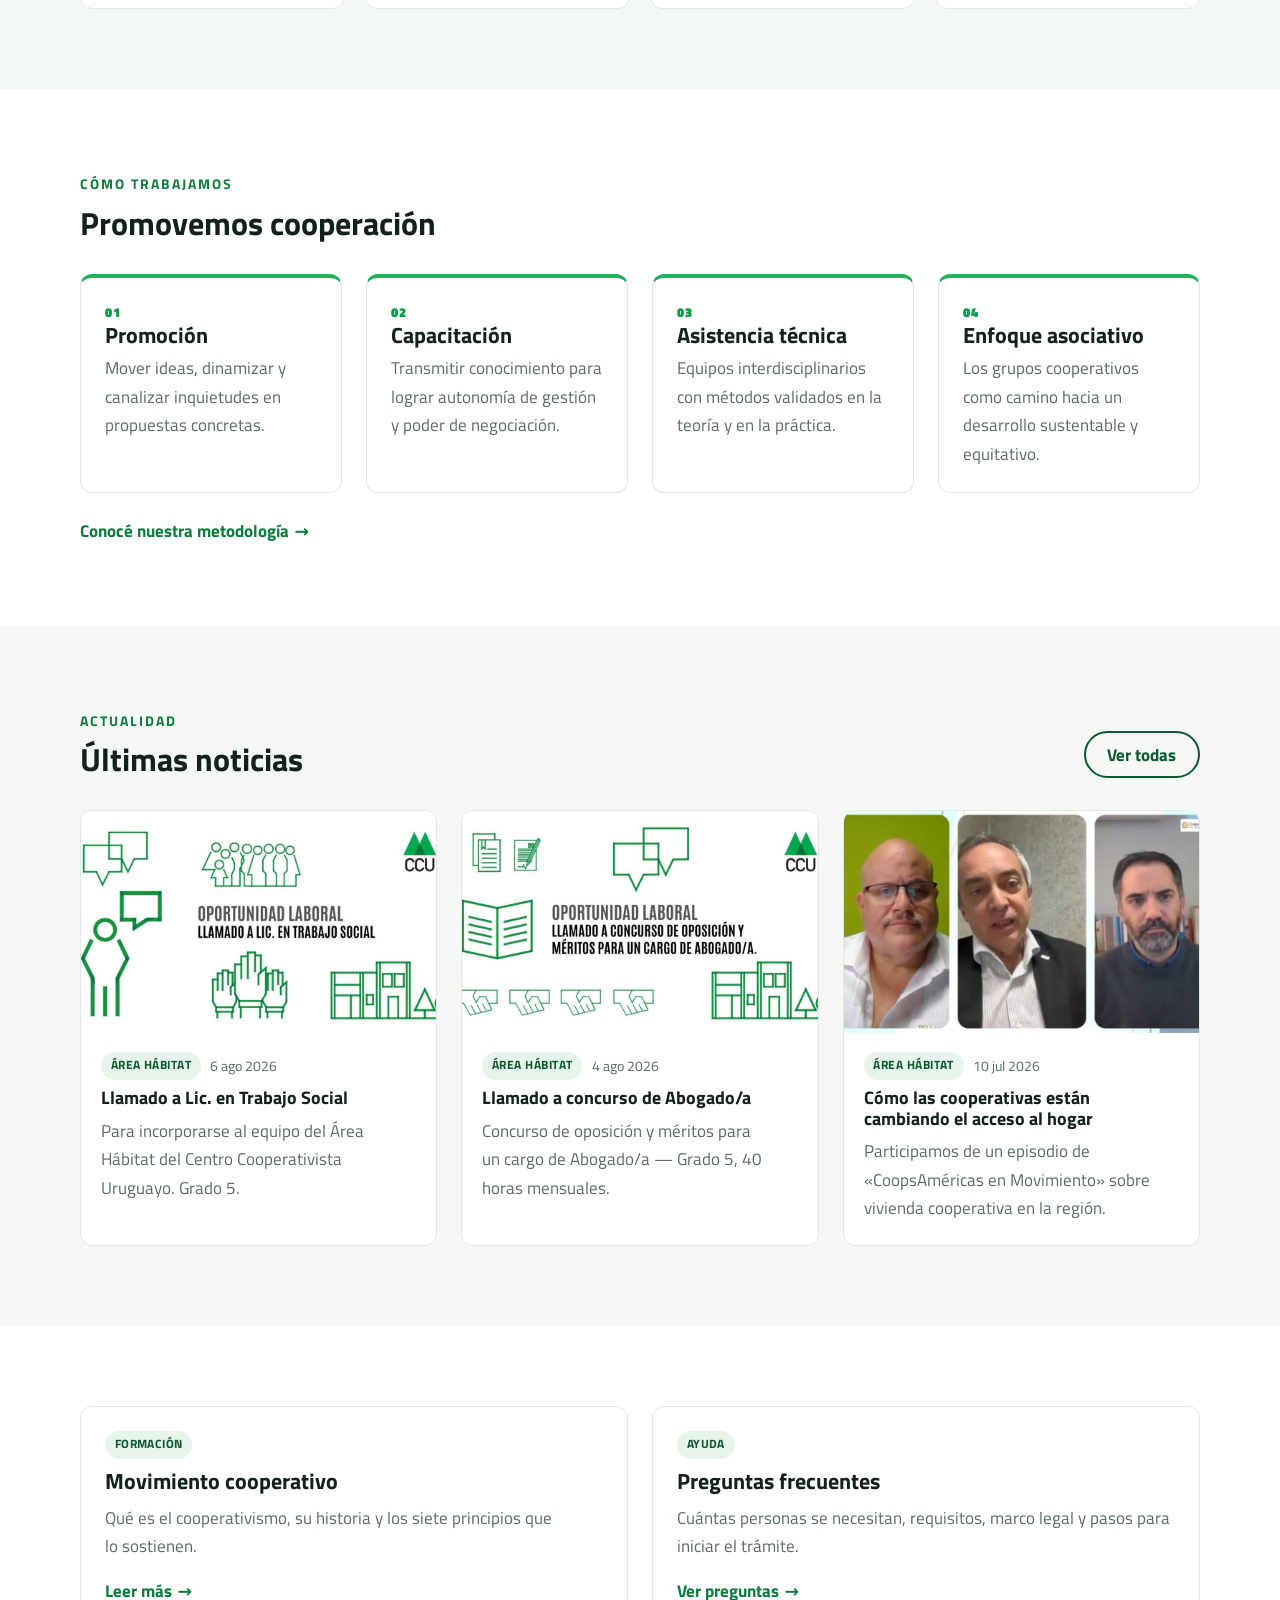
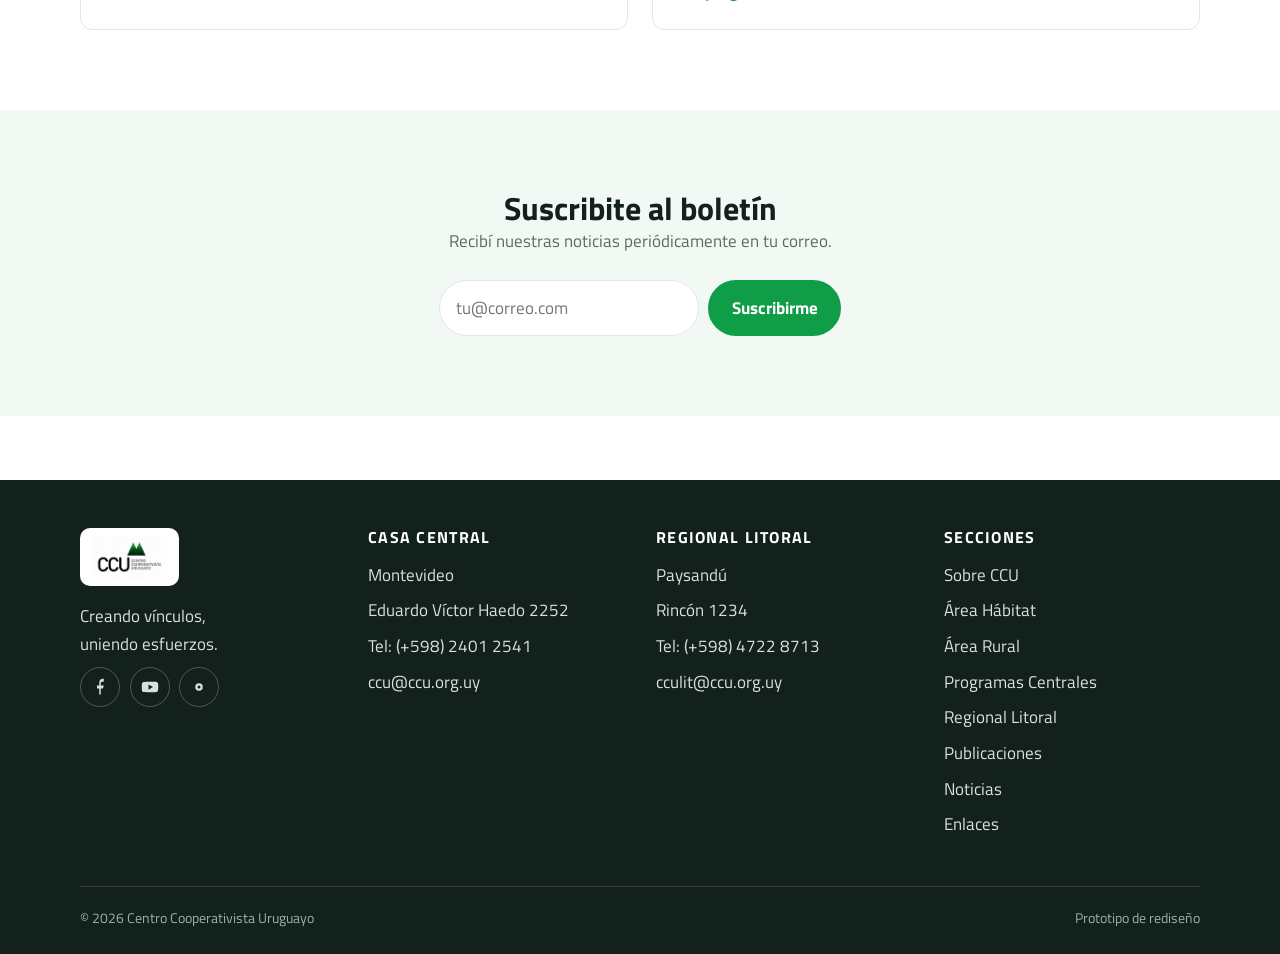
==== commit 1c458dd1: "Menú de escritorio: desplegar al pasar el mouse (hover) Mantiene el clic para táctil/teclado y el dr" ====
--- a/index.html
+++ b/index.html
@@ -17,7 +17,7 @@
 <link rel="preconnect" href="https://fonts.googleapis.com">
 <link rel="preconnect" href="https://fonts.gstatic.com" crossorigin>
 <link href="https://fonts.googleapis.com/css2?family=Titillium+Web:wght@400;600;700;800&display=swap" rel="stylesheet">
-<link rel="stylesheet" href="assets/css/styles.css?v=4">
+<link rel="stylesheet" href="assets/css/styles.css?v=5">
 </head>
 <body>
 <a class="skip-link" href="#main">Saltar al contenido</a>
@@ -272,6 +272,6 @@
 <button type="button" class="to-top" aria-label="Volver arriba">
   <svg viewBox="0 0 24 24" fill="none" aria-hidden="true"><path d="M12 19V5M5 12l7-7 7 7" stroke="currentColor" stroke-width="2.5" stroke-linecap="round" stroke-linejoin="round"/></svg>
 </button>
-<script src="assets/js/main.js?v=2"></script>
+<script src="assets/js/main.js?v=5"></script>
 </body>
 </html>
--- a/assets/css/styles.css
+++ b/assets/css/styles.css
@@ -157,6 +157,12 @@
   display: none;
 }
 .has-dropdown[data-open="true"] .dropdown { display: block; }
+/* Puente invisible sobre el hueco toggle→menú para que el hover no se corte */
+@media (hover: hover) and (min-width: 1001px) {
+  .has-dropdown[data-open="true"]::after {
+    content: ""; position: absolute; left: 0; right: 0; top: 100%; height: .6rem;
+  }
+}
 .dropdown li + li { margin-top: 2px; }
 .dropdown a { display: block; padding: .6rem .7rem; border-radius: var(--radius-sm); font-size: .95rem; }
 .dropdown a span { display: block; font-weight: 400; font-size: .82rem; color: var(--ink-500); }
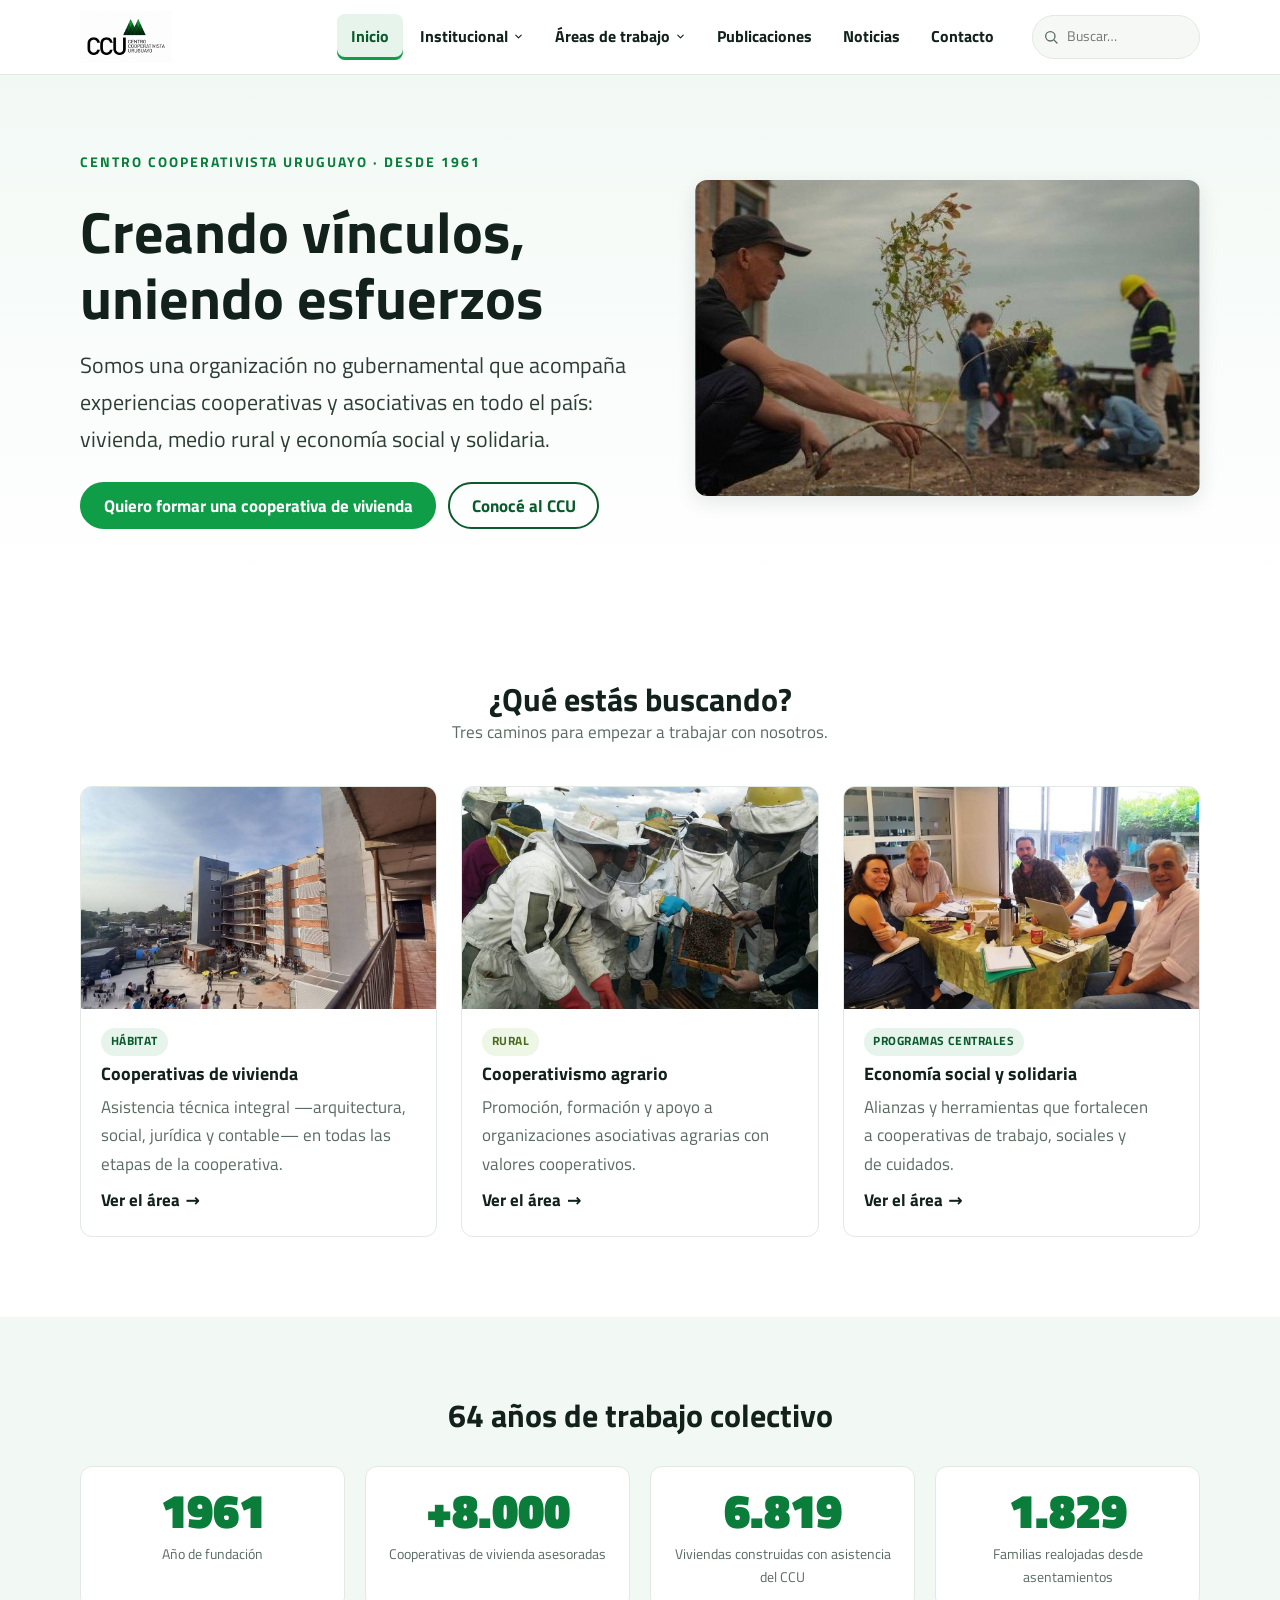
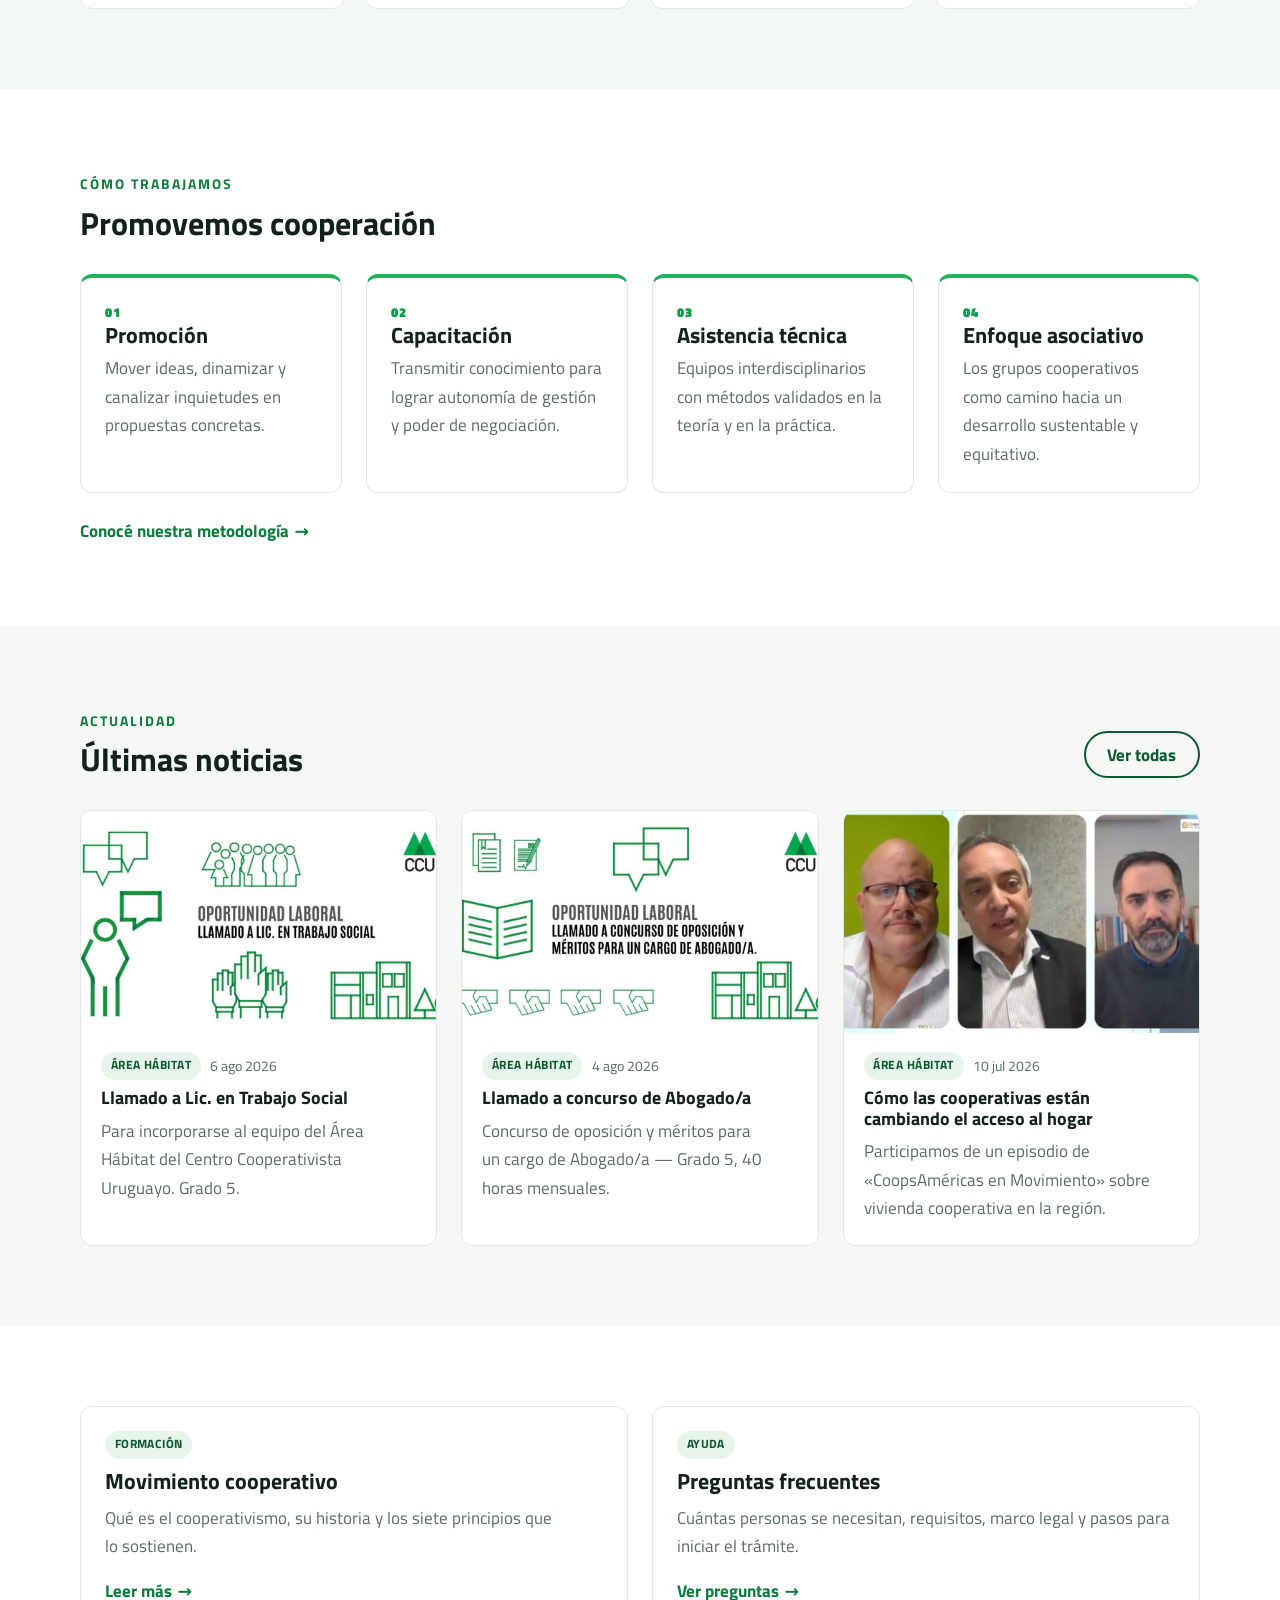
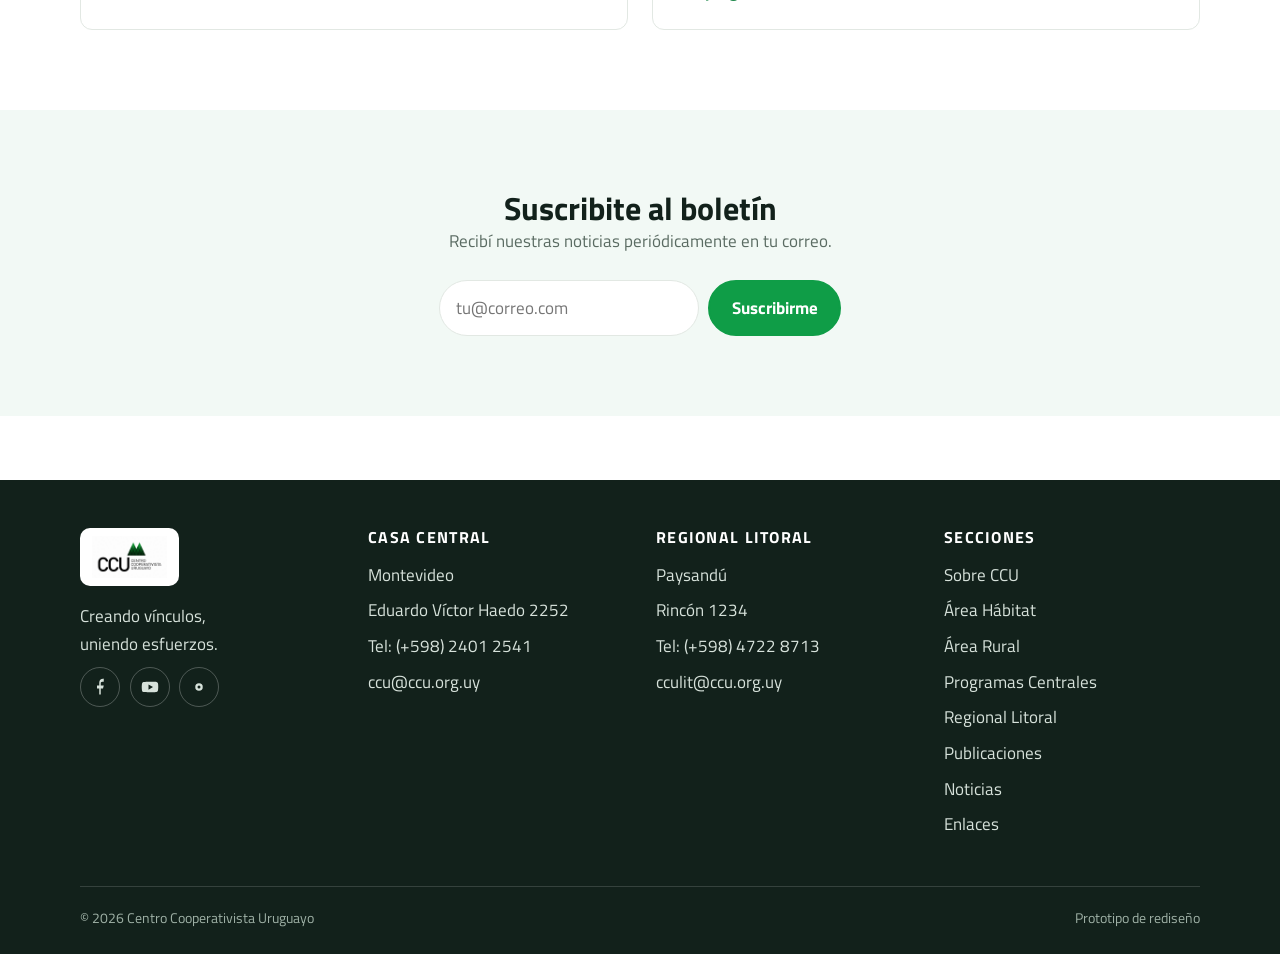
==== commit 1dbfdbc7: "Arreglar menú móvil: el drawer no abría El backdrop-filter del header creaba un bloque contenedor qu" ====
--- a/index.html
+++ b/index.html
@@ -17,7 +17,7 @@
 <link rel="preconnect" href="https://fonts.googleapis.com">
 <link rel="preconnect" href="https://fonts.gstatic.com" crossorigin>
 <link href="https://fonts.googleapis.com/css2?family=Titillium+Web:wght@400;600;700;800&display=swap" rel="stylesheet">
-<link rel="stylesheet" href="assets/css/styles.css?v=5">
+<link rel="stylesheet" href="assets/css/styles.css?v=7">
 </head>
 <body>
 <a class="skip-link" href="#main">Saltar al contenido</a>
--- a/assets/css/styles.css
+++ b/assets/css/styles.css
@@ -154,6 +154,7 @@
   position: absolute; top: calc(100% + .4rem); left: 0;
   min-width: 264px; background: #fff; border: 1px solid var(--line);
   border-radius: var(--radius); box-shadow: var(--shadow-md); padding: .5rem;
+  list-style: none; margin: 0;
   display: none;
 }
 .has-dropdown[data-open="true"] .dropdown { display: block; }
@@ -186,6 +187,9 @@
 @media (max-width: 1000px) {
   .nav-burger { display: inline-flex; margin-left: auto; }
   .header-actions { display: none; }
+  /* backdrop-filter crea un bloque contenedor que rompe el position:fixed
+     del panel móvil; se desactiva y el fondo pasa a ser opaco. */
+  .site-header { background: #fff; backdrop-filter: none; -webkit-backdrop-filter: none; }
   .primary-nav {
     position: fixed; inset: 74px 0 0 0; background: #fff; margin: 0;
     transform: translateX(100%); transition: transform .2s ease;
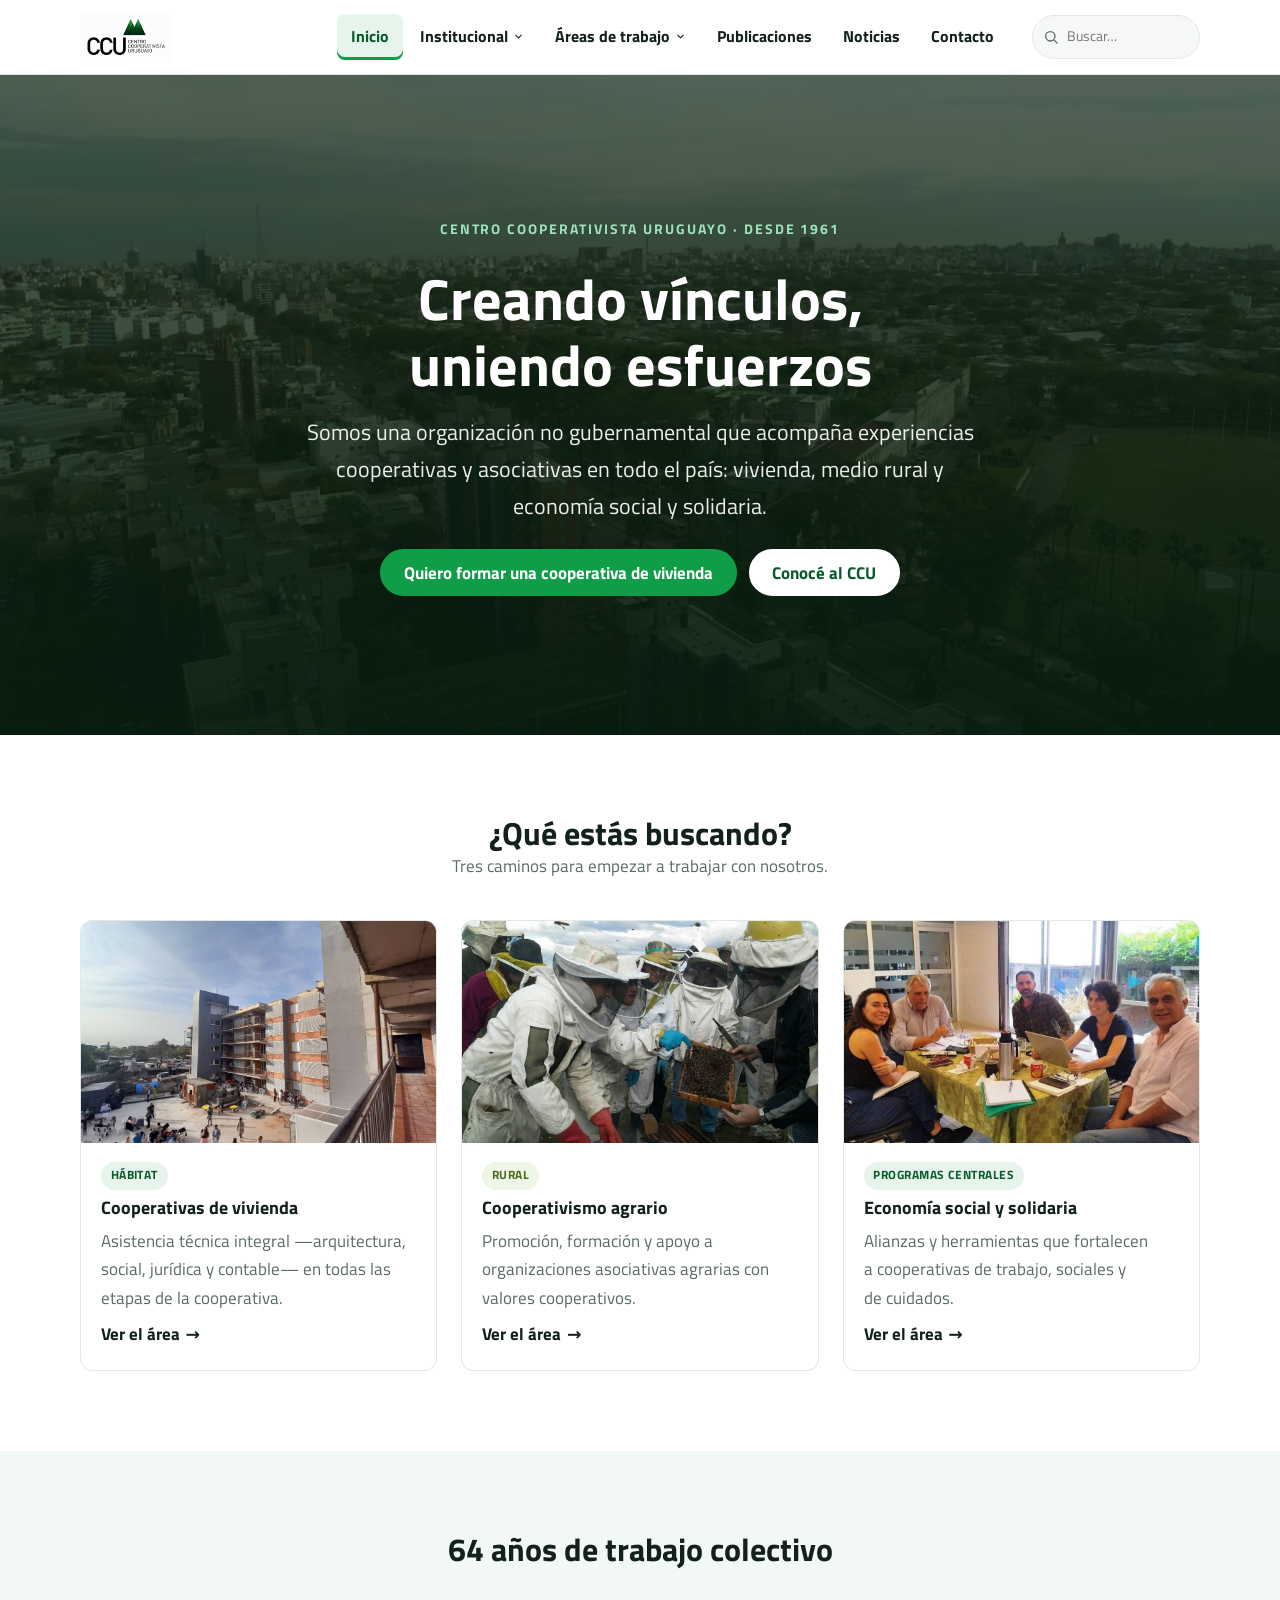
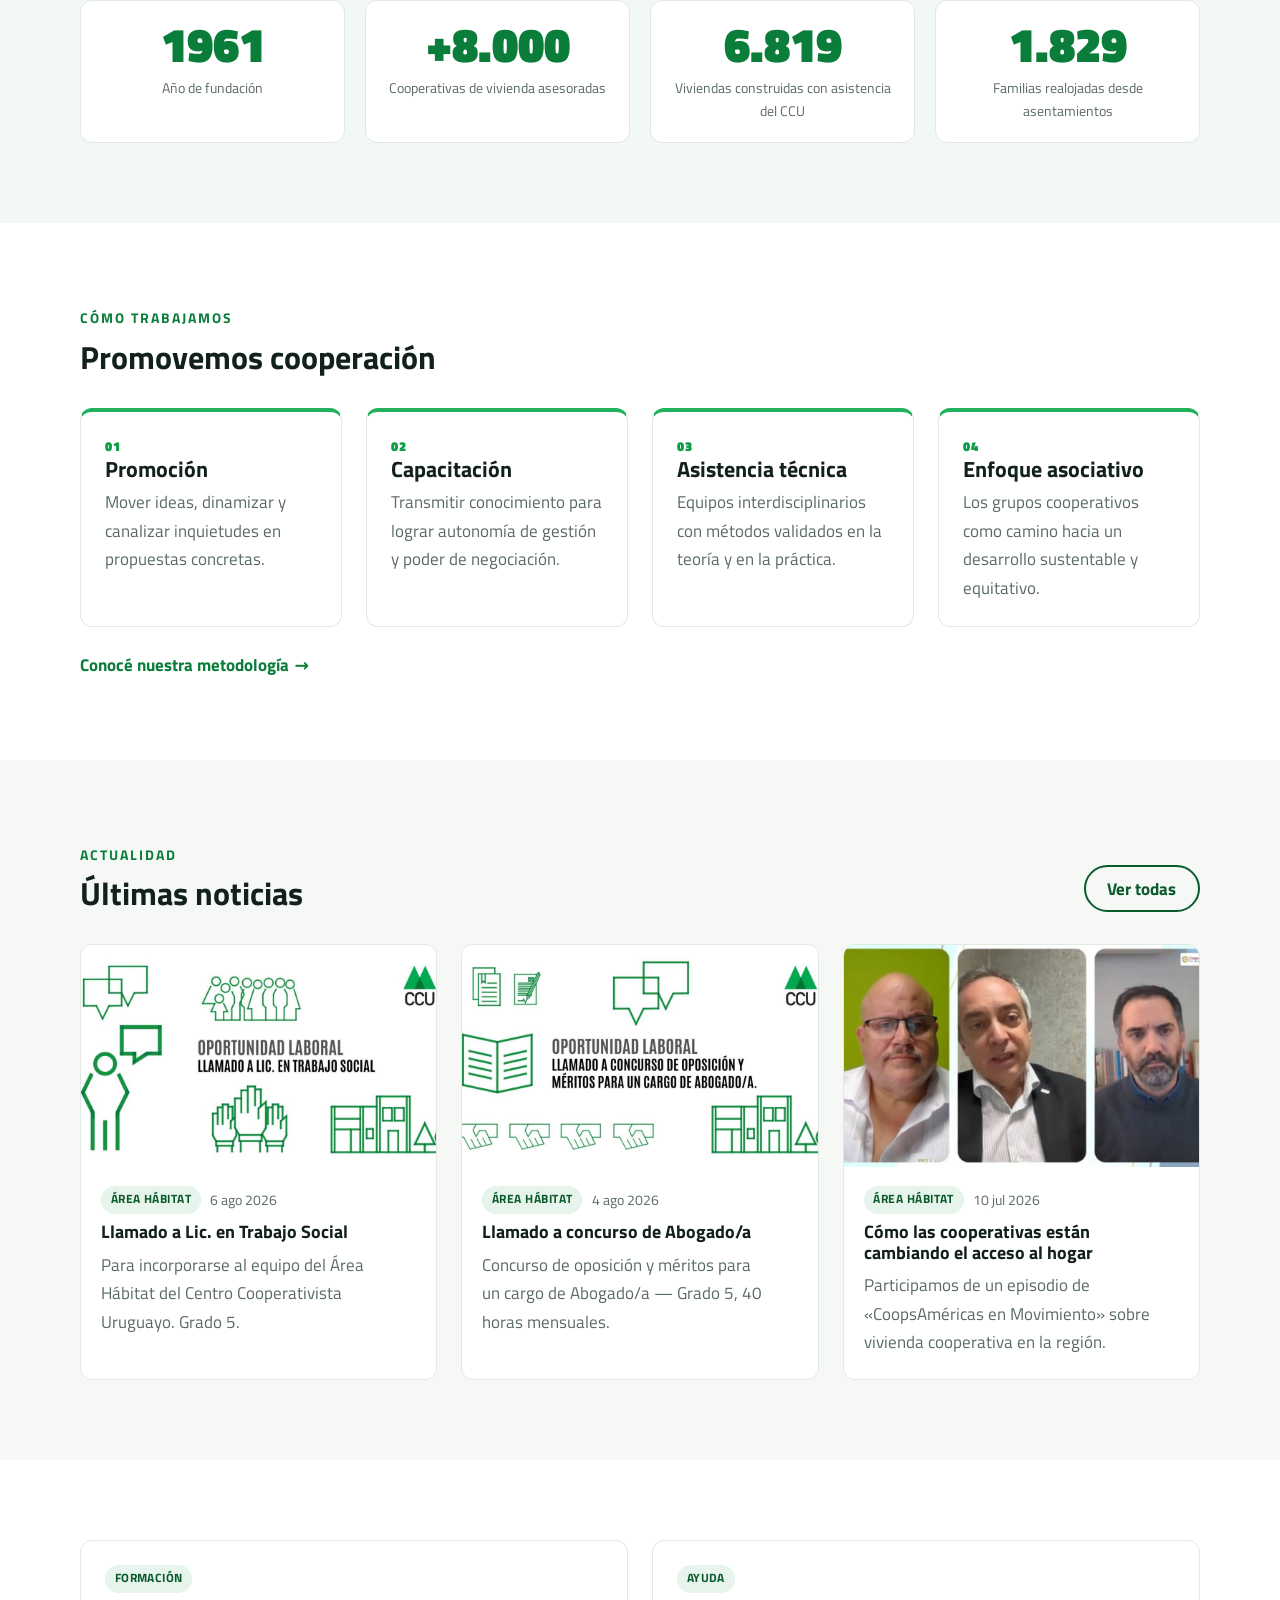
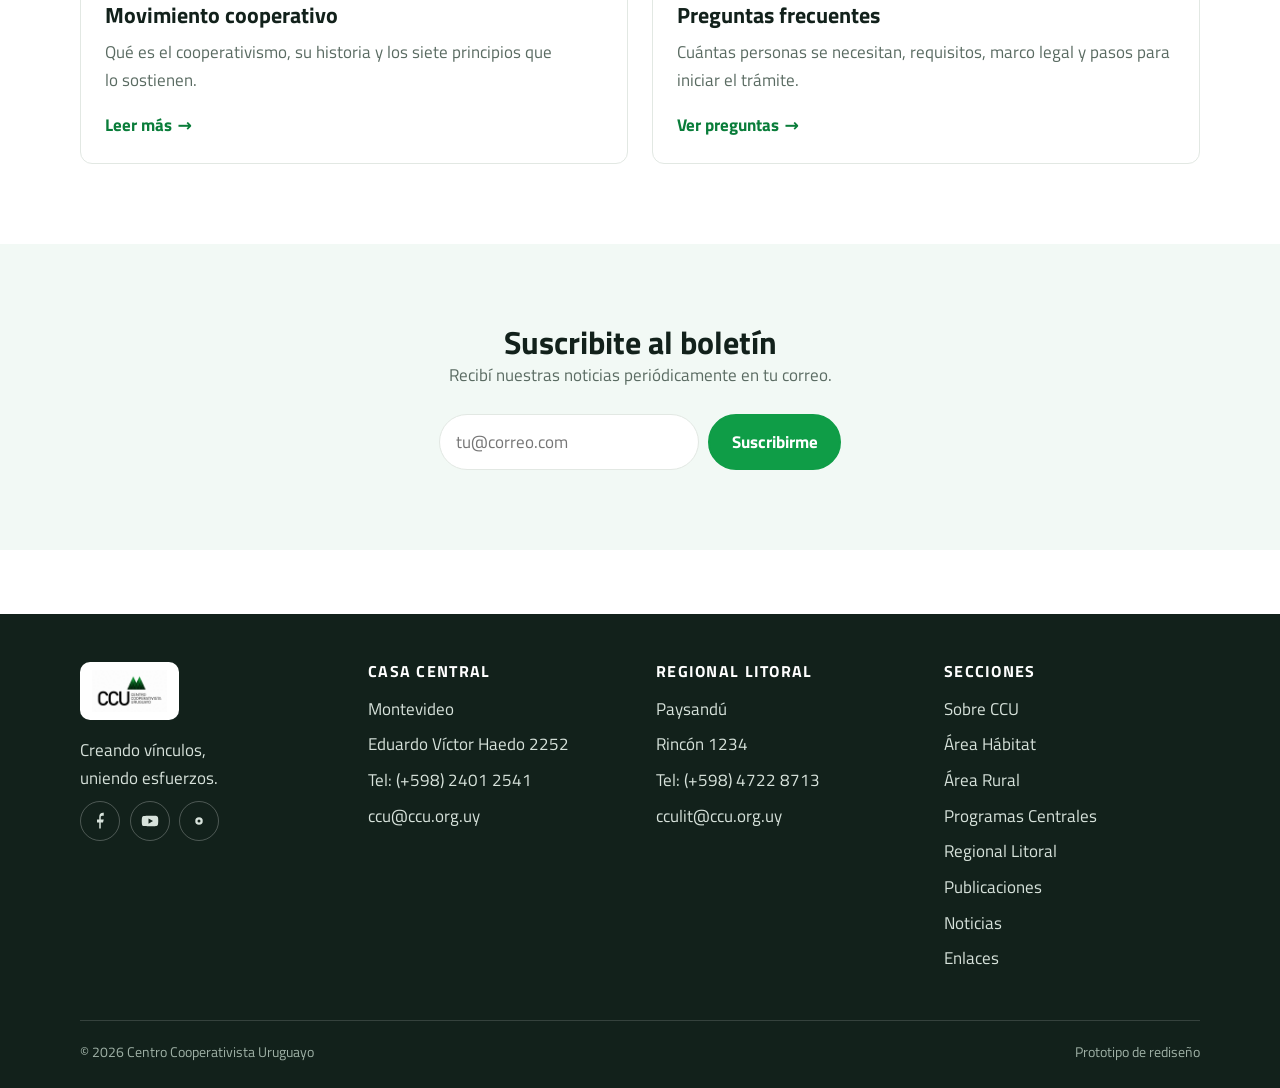
==== commit c09658af: "Hero con video de fondo en la portada - Se reemplaza la imagen del hero por un video en loop (assets" ====
--- a/index.html
+++ b/index.html
@@ -17,7 +17,7 @@
 <link rel="preconnect" href="https://fonts.googleapis.com">
 <link rel="preconnect" href="https://fonts.gstatic.com" crossorigin>
 <link href="https://fonts.googleapis.com/css2?family=Titillium+Web:wght@400;600;700;800&display=swap" rel="stylesheet">
-<link rel="stylesheet" href="assets/css/styles.css?v=7">
+<link rel="stylesheet" href="assets/css/styles.css?v=9">
 </head>
 <body>
 <a class="skip-link" href="#main">Saltar al contenido</a>
@@ -67,19 +67,19 @@
 <main id="main">
 
 
-  <section class="hero">
-    <div class="wrap hero__grid">
-      <div>
-        <p class="eyebrow">Centro Cooperativista Uruguayo · desde 1961</p>
-        <h1>Creando vínculos, uniendo esfuerzos</h1>
-        <p class="lead">Somos una organización no gubernamental que acompaña experiencias cooperativas y asociativas en todo el país: vivienda, medio rural y economía social y solidaria.</p>
-        <div class="hero__actions">
-          <a class="btn btn--primary" href="habitat.html">Quiero formar una cooperativa de vivienda</a>
-          <a class="btn btn--ghost" href="sobre-ccu.html">Conocé al CCU</a>
-        </div>
-      </div>
-      <div class="hero__media">
-        <img src="assets/img/hero-home.jpg" alt="Vecinos y vecinas plantando árboles en un predio de una cooperativa de vivienda." width="790" height="526" fetchpriority="high">
+  <section class="hero hero--video">
+    <video class="hero__video" autoplay muted loop playsinline preload="metadata"
+           poster="assets/img/hero-poster.jpg" aria-hidden="true" tabindex="-1">
+      <source src="assets/video/hero.mp4" type="video/mp4">
+    </video>
+    <div class="hero__overlay" aria-hidden="true"></div>
+    <div class="wrap hero__inner">
+      <p class="eyebrow">Centro Cooperativista Uruguayo · desde 1961</p>
+      <h1>Creando vínculos, uniendo esfuerzos</h1>
+      <p class="lead">Somos una organización no gubernamental que acompaña experiencias cooperativas y asociativas en todo el país: vivienda, medio rural y economía social y solidaria.</p>
+      <div class="hero__actions">
+        <a class="btn btn--primary" href="habitat.html">Quiero formar una cooperativa de vivienda</a>
+        <a class="btn btn--light" href="sobre-ccu.html">Conocé al CCU</a>
       </div>
     </div>
   </section>
--- a/assets/css/styles.css
+++ b/assets/css/styles.css
@@ -223,6 +223,46 @@
 .hero__media img { width: 100%; height: 100%; object-fit: cover; object-position: 50% 45%; }
 .hero__actions { display: flex; flex-wrap: wrap; gap: .75rem; margin-top: 1.5rem; }
 
+/* ---- Hero con video de fondo ---------------------------------------- */
+.hero--video {
+  position: relative;
+  isolation: isolate;
+  overflow: clip;
+  display: grid;
+  place-items: center;
+  min-height: min(80svh, 660px);
+  padding-block: clamp(3rem, 2rem + 6vw, 6rem);
+  background: var(--green-800);
+}
+.hero__video {
+  position: absolute; inset: 0; z-index: -2;
+  width: 100%; height: 100%;
+  object-fit: cover;
+  pointer-events: none;
+}
+.hero__overlay {
+  position: absolute; inset: 0; z-index: -1;
+  background:
+    linear-gradient(180deg, rgba(6, 28, 14, .60) 0%, rgba(6, 28, 14, .74) 45%, rgba(6, 28, 14, .92) 100%),
+    rgba(6, 28, 14, .22);
+}
+.hero__inner {
+  text-align: center;
+  max-width: 42rem;
+  color: #fff;
+}
+.hero--video .eyebrow { color: #9fe3b8; }
+.hero--video h1 { color: #fff; }
+.hero--video .lead { color: rgba(255, 255, 255, .92); }
+.hero--video .hero__actions { justify-content: center; }
+@media (prefers-reduced-motion: reduce) {
+  .hero__video { display: none; }
+  .hero--video {
+    background: var(--green-800) center / cover no-repeat;
+    background-image: linear-gradient(rgba(6,28,14,.70), rgba(6,28,14,.90)), url("../img/hero-poster.jpg");
+  }
+}
+
 /* page hero (interior) */
 .page-hero { background: var(--green-800); color: #fff; padding-block: clamp(2rem, 1.2rem + 4vw, 3.5rem); }
 .page-hero h1 { color: #fff; }
